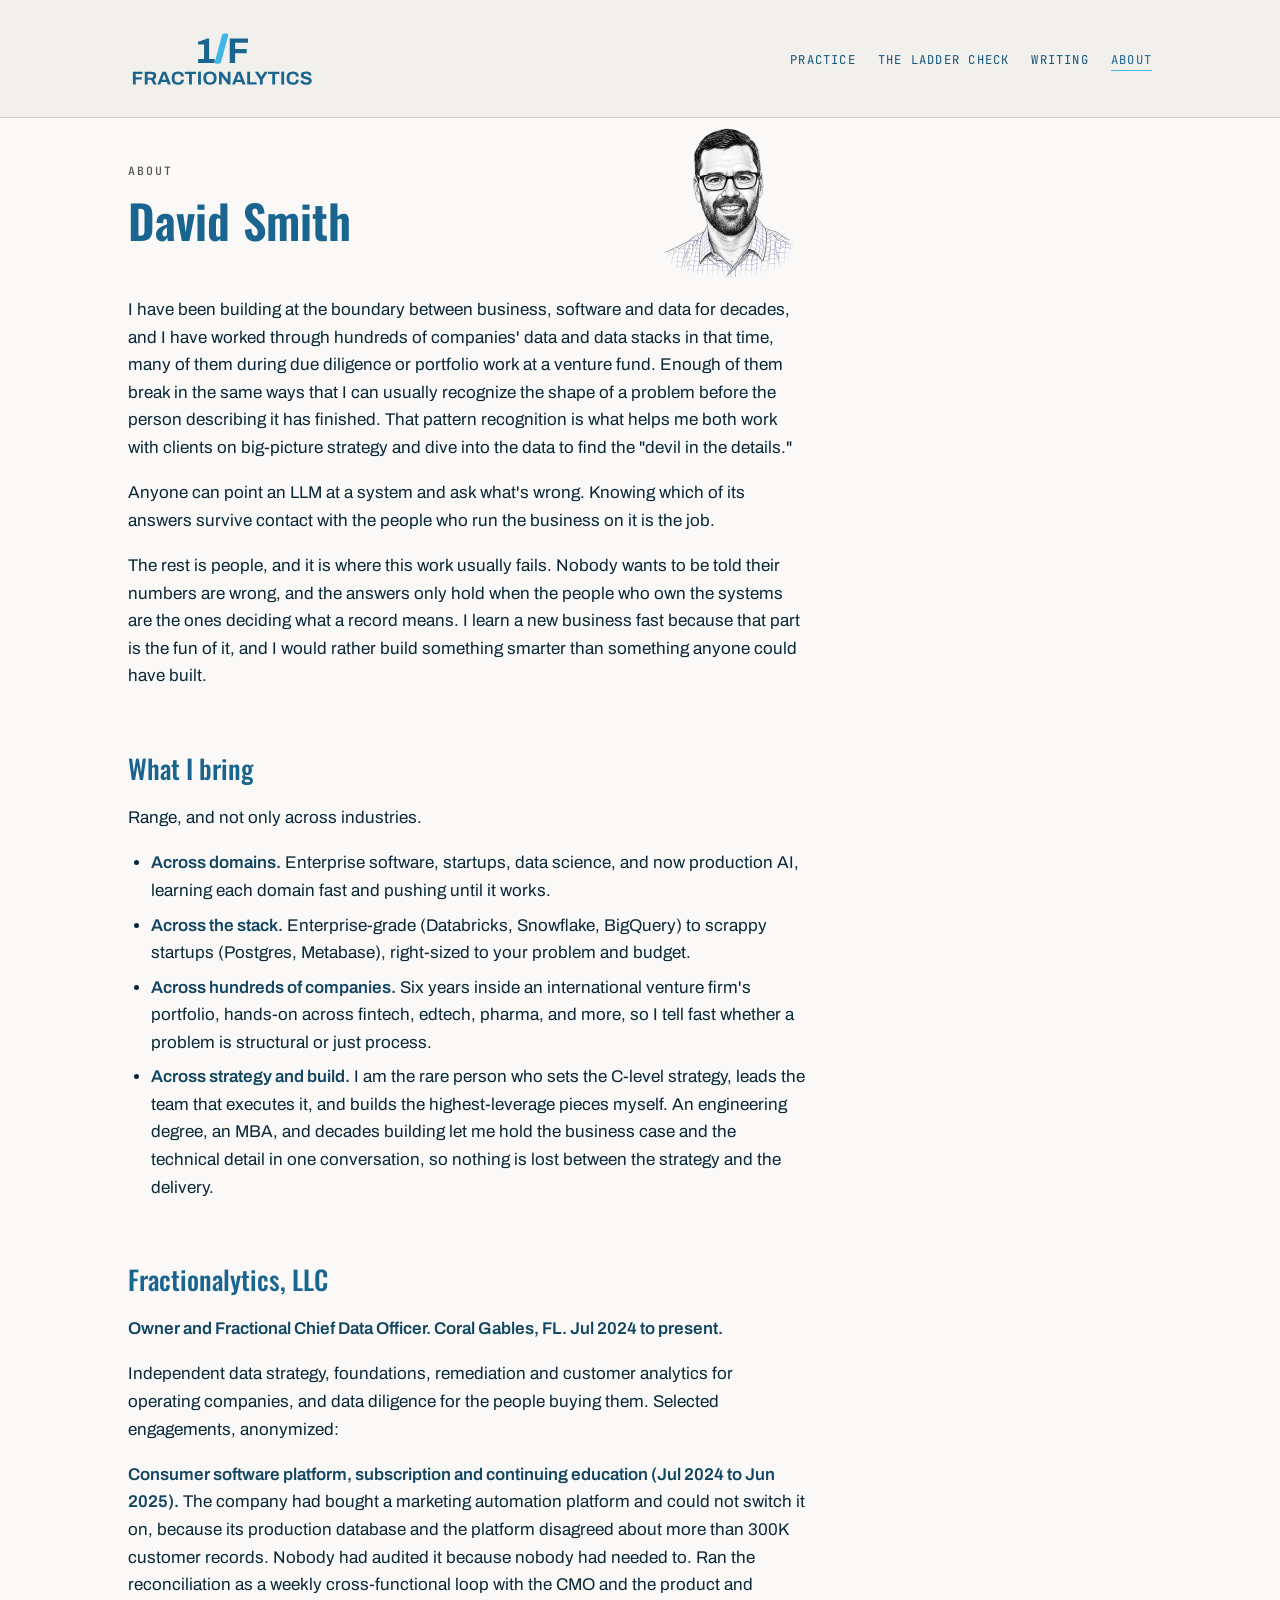
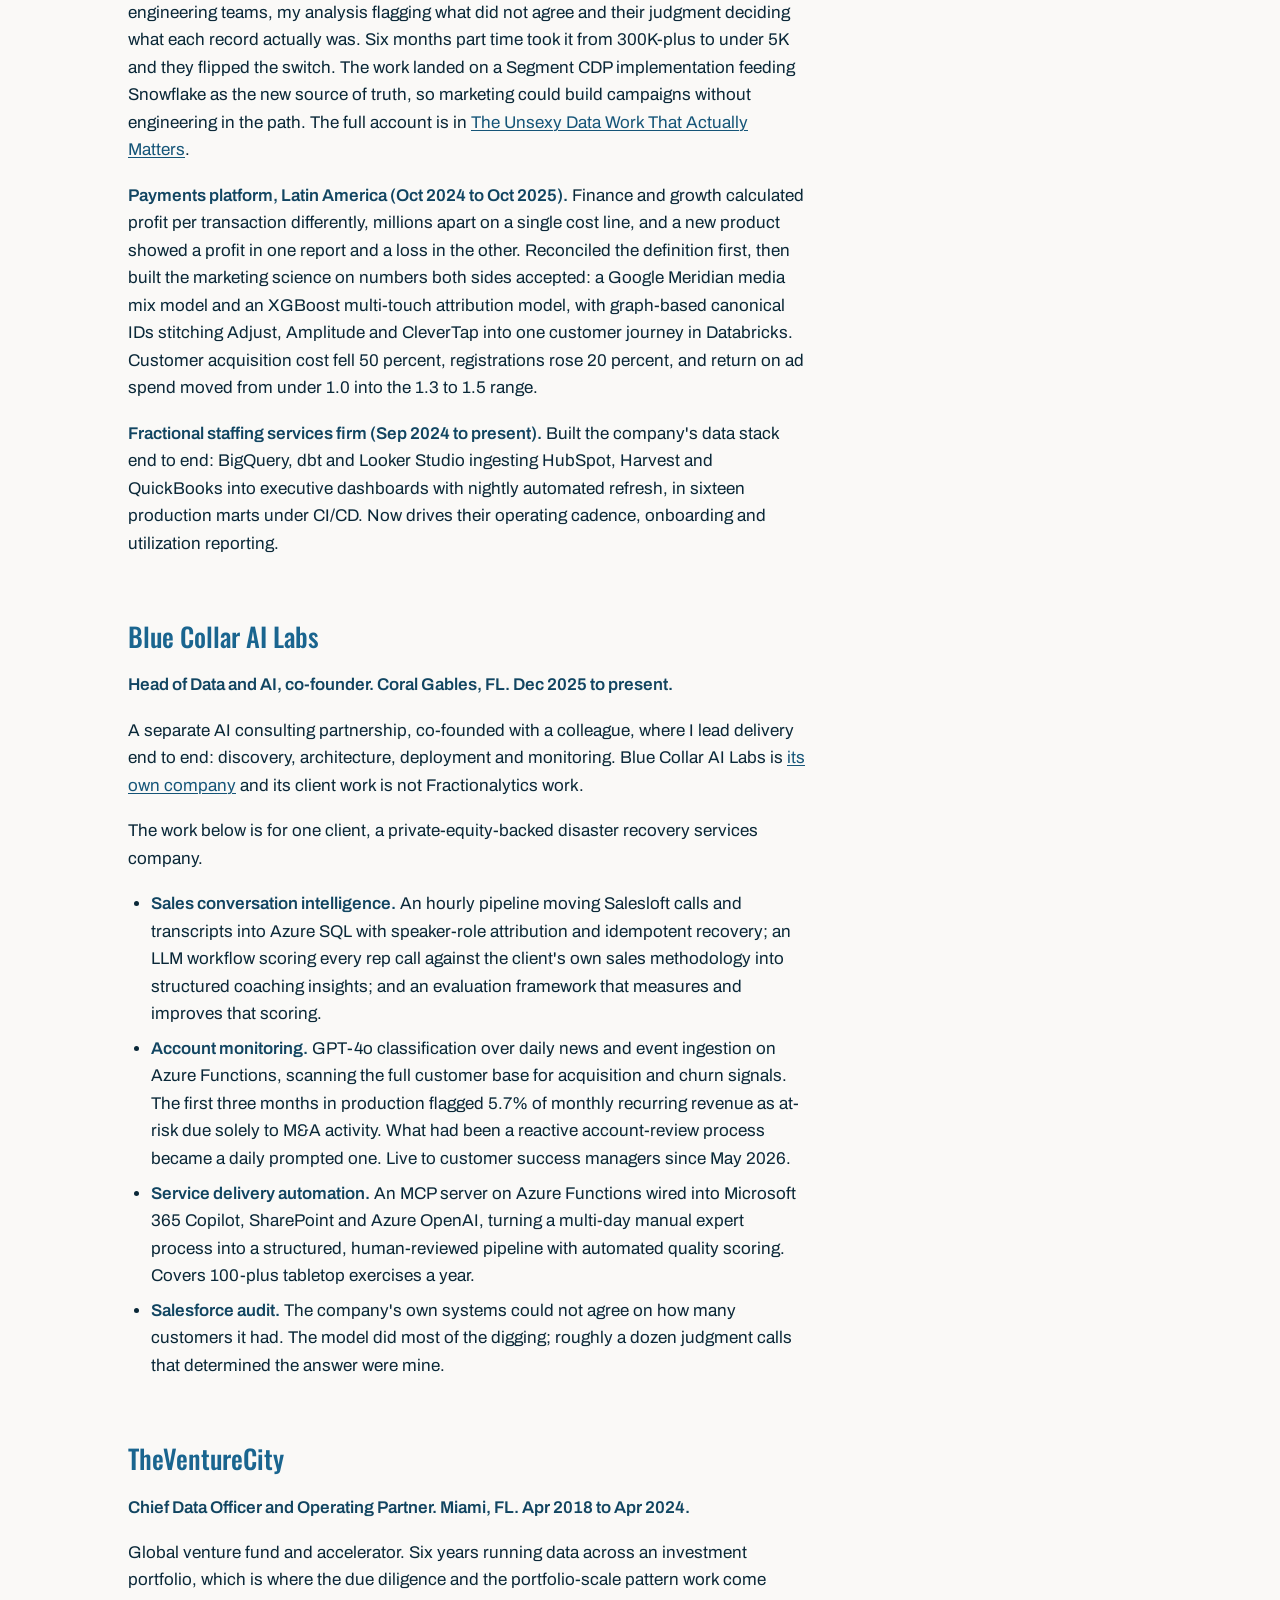
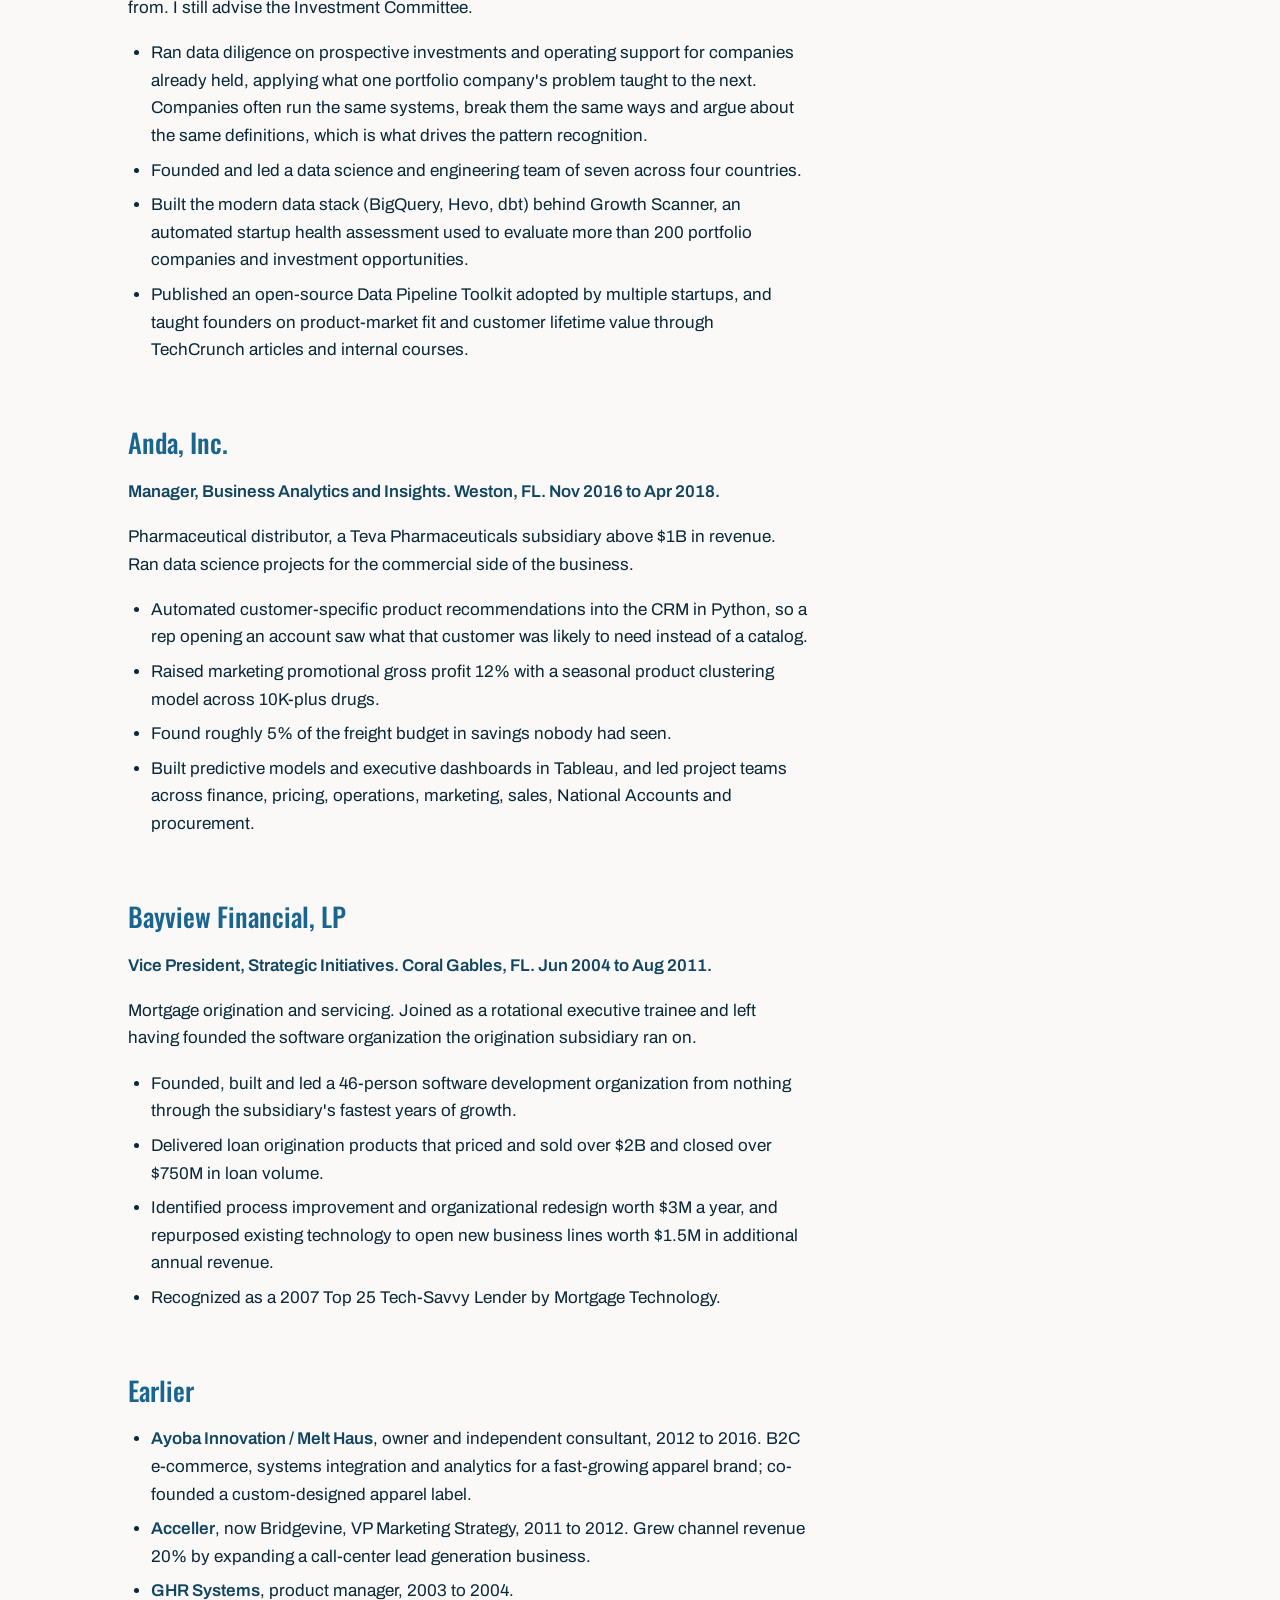
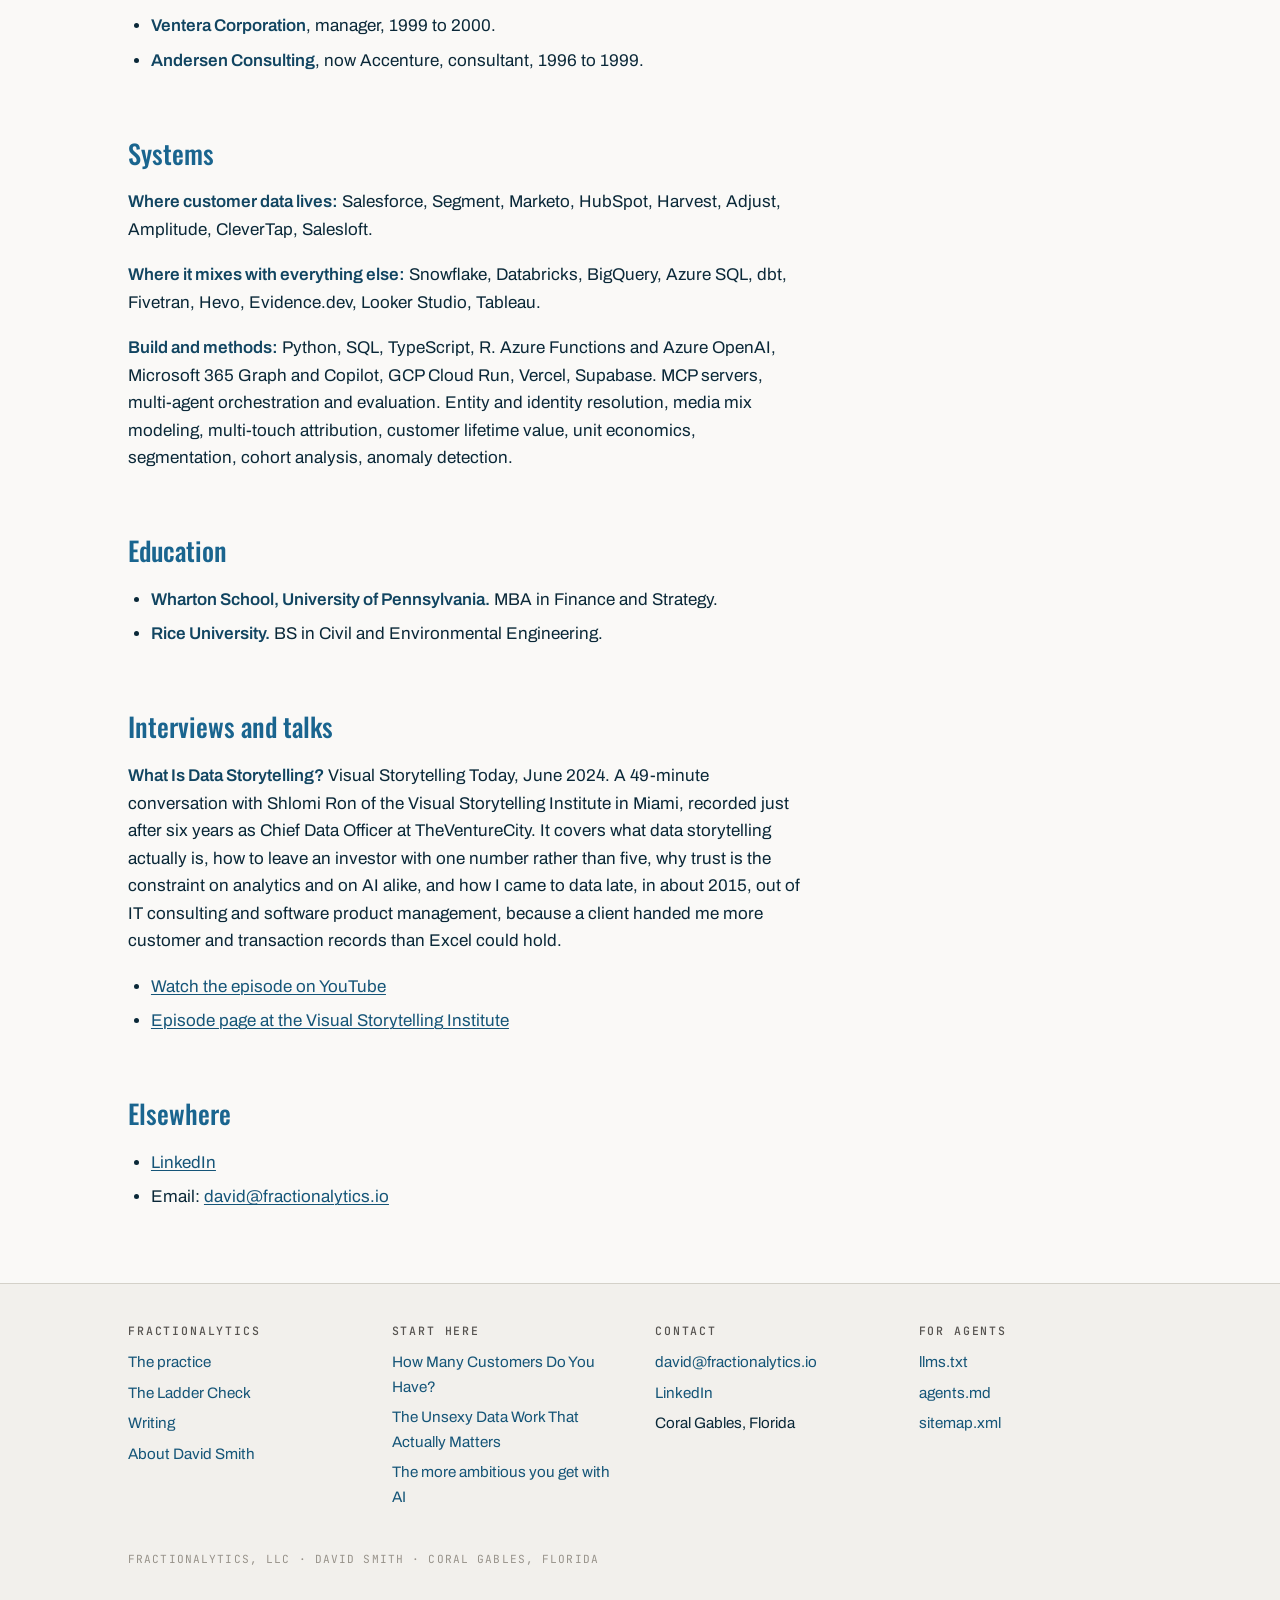
==== about/index.html @ 1b4a32ba "Land the LLM point as its own paragraph, ending on 'is the job' Co-Authored-By: Claude Opus 5 <norep" ====
<!DOCTYPE html>
<html lang="en">
<head>
<meta charset="utf-8">
<meta name="viewport" content="width=device-width, initial-scale=1">
<title>About David Smith, Fractional CDO at Fractionalytics</title>
<meta name="description" content="David Smith, fractional CDO. Data strategy, foundations, remediation and customer analytics, across hundreds of companies in the US, Latin America and Europe.">
<meta name="author" content="David Smith">
<meta name="robots" content="index, follow, max-snippet:-1, max-image-preview:large, max-video-preview:-1">
<link rel="canonical" href="https://fractionalytics.io/about/">
<meta property="og:type" content="website">
<meta property="og:site_name" content="Fractionalytics">
<meta property="og:locale" content="en_US">
<meta property="og:url" content="https://fractionalytics.io/about/">
<meta property="og:title" content="About David Smith, Fractional CDO at Fractionalytics">
<meta property="og:description" content="David Smith, fractional CDO. Data strategy, foundations, remediation and customer analytics, across hundreds of companies in the US, Latin America and Europe.">
<meta property="og:image" content="https://fractionalytics.io/og-card-2026-07.png">
<meta property="og:image:width" content="2400">
<meta property="og:image:height" content="1260">
<meta property="og:image:alt" content="Fractionalytics: AI strategy, the data beneath it, and the systems to run it">
<meta name="twitter:card" content="summary_large_image">
<meta name="twitter:title" content="About David Smith, Fractional CDO at Fractionalytics">
<meta name="twitter:description" content="David Smith, fractional CDO. Data strategy, foundations, remediation and customer analytics, across hundreds of companies in the US, Latin America and Europe.">
<meta name="twitter:image" content="https://fractionalytics.io/og-card-2026-07.png">
<link rel="icon" href="/favicon.svg" type="image/svg+xml">
<link rel="preconnect" href="https://fonts.googleapis.com">
<link rel="preconnect" href="https://fonts.gstatic.com" crossorigin>
<link rel="stylesheet" href="https://fonts.googleapis.com/css2?family=Oswald:wght@400;500;600&family=Archivo:wght@400;500;600&family=JetBrains+Mono:wght@400;500&display=swap">
<link rel="stylesheet" href="/styles.css">
<link rel="sitemap" type="application/xml" href="/sitemap.xml">
<link rel="alternate" type="text/plain" href="/llms.txt" title="llms.txt">
<script type="application/ld+json">{"@context":"https://schema.org","@graph":[{"@type":"WebSite","@id":"https://fractionalytics.io/#website","url":"https://fractionalytics.io/","name":"Fractionalytics","description":"AI strategy, the data beneath it, and the systems to run it.","inLanguage":"en-US","publisher":{"@id":"https://fractionalytics.io/#organization"},"copyrightHolder":{"@id":"https://fractionalytics.io/#organization"}},{"@type":"ProfessionalService","@id":"https://fractionalytics.io/#organization","name":"Fractionalytics, LLC","alternateName":"Fractionalytics","url":"https://fractionalytics.io/","logo":{"@type":"ImageObject","url":"https://fractionalytics.io/logo-stack.svg","caption":"Fractionalytics"},"image":"https://fractionalytics.io/og-card-2026-07.png","email":"david@fractionalytics.io","slogan":"AI strategy, the data beneath it, and the systems to run it","description":"Fractional Chief Data Officer practice. Data strategy, foundations, remediation and customer analytics for companies moving on AI, whose ambitions have outrun the state of their data.","founder":{"@id":"https://fractionalytics.io/#david-smith"},"employee":{"@id":"https://fractionalytics.io/#david-smith"},"address":{"@type":"PostalAddress","addressLocality":"Coral Gables","addressRegion":"FL","addressCountry":"US"},"areaServed":[{"@type":"Country","name":"United States"},{"@type":"Place","name":"Latin America"},{"@type":"Place","name":"Europe"}],"knowsAbout":["AI readiness","Data strategy","Data foundations","Data remediation","Data quality","Entity resolution","Identity resolution","Fractional Chief Data Officer","Customer analytics","Customer lifetime value","Cohort analysis","Data diligence","Customer data platforms","Modern data stack","dbt","Snowflake","Databricks","BigQuery"],"sameAs":["https://www.linkedin.com/in/dksmith01/"]},{"@type":"Person","@id":"https://fractionalytics.io/#david-smith","name":"David Smith","givenName":"David","familyName":"Smith","jobTitle":"Fractional Chief Data Officer","description":"Fractional Chief Data Officer. Sets AI strategy with leadership teams, builds the data and systems underneath it, and ships the highest-leverage pieces.","url":"https://fractionalytics.io/about/","email":"david@fractionalytics.io","worksFor":{"@id":"https://fractionalytics.io/#organization"},"homeLocation":{"@type":"Place","name":"Coral Gables, Florida"},"alumniOf":[{"@type":"CollegeOrUniversity","name":"The Wharton School, University of Pennsylvania"},{"@type":"CollegeOrUniversity","name":"Rice University"}],"knowsLanguage":["en","es"],"knowsAbout":["AI readiness","Data strategy","Data foundations","Data remediation","Data quality","Entity resolution","Identity resolution","Fractional Chief Data Officer","Customer analytics","Customer lifetime value","Cohort analysis","Data diligence","Customer data platforms","Modern data stack","dbt","Snowflake","Databricks","BigQuery"],"sameAs":["https://www.linkedin.com/in/dksmith01/","https://www.youtube.com/watch?v=DdW_h7ugRhg"]},{"@type":"ProfilePage","@id":"https://fractionalytics.io/about/#webpage","url":"https://fractionalytics.io/about/","name":"About David Smith, Fractional CDO at Fractionalytics","description":"David Smith, fractional CDO. Data strategy, foundations, remediation and customer analytics, across hundreds of companies in the US, Latin America and Europe.","isPartOf":{"@id":"https://fractionalytics.io/#website"},"mainEntity":{"@id":"https://fractionalytics.io/#david-smith"},"inLanguage":"en-US","datePublished":"2026-08-20","dateModified":"2026-08-21"},{"@type":"PodcastEpisode","@id":"https://fractionalytics.io/about/#podcast-data-storytelling","name":"What Is Data Storytelling?","datePublished":"2024-06-13","timeRequired":"PT49M28S","description":"David Smith on the Visual Storytelling Today podcast with Shlomi Ron: what data storytelling is, why trust is the constraint on analytics and AI alike, and leaving an audience with one number rather than five.","url":"https://www.youtube.com/watch?v=DdW_h7ugRhg","partOfSeries":{"@type":"PodcastSeries","name":"Visual Storytelling Today","url":"https://www.visualstorytell.com/blog/what-is-data-storytelling"},"actor":{"@id":"https://fractionalytics.io/#david-smith"},"author":{"@type":"Person","name":"Shlomi Ron"}},{"@type":"BreadcrumbList","@id":"https://fractionalytics.io/about/#breadcrumb","itemListElement":[{"@type":"ListItem","position":1,"name":"Home","item":"https://fractionalytics.io/"},{"@type":"ListItem","position":2,"name":"About","item":"https://fractionalytics.io/about/"}]}]}</script>
</head>
<body>
<a class="skip-link" href="#main">Skip to content</a>
<header class="masthead">
<div class="masthead-inner">
<a href="/" aria-label="Fractionalytics home"><img class="logo" src="/logo-stack.svg" alt="Fractionalytics" width="327" height="102"></a>
<nav class="sitenav" aria-label="Primary"><ul><li><a href="/">Practice</a></li><li><a href="/diagnostic/">The Ladder Check</a></li><li><a href="/writing/">Writing</a></li><li><a href="/about/" aria-current="page">About</a></li></ul></nav>
</div>
</header>
<main id="main" class="wrap">
<article class="prose">
<header class="page-head">
<div class="page-head-text">
<p class="eyebrow">About</p>
<h1>David Smith</h1>
</div>
<img class="headshot" src="/headshot-david.png" alt="Pen-and-ink stipple portrait of David Smith" width="320" height="320">
</header>

<p>I have been building at the boundary between business, software and data for decades, and I have worked through hundreds of companies' data and data stacks in that time, many of them during due diligence or portfolio work at a venture fund. Enough of them break in the same ways that I can usually recognize the shape of a problem before the person describing it has finished. That pattern recognition is what helps me both work with clients on big-picture strategy and dive into the data to find the "devil in the details."</p>
<p>Anyone can point an LLM at a system and ask what's wrong. Knowing which of its answers survive contact with the people who run the business on it is the job.</p>
<p>The rest is people, and it is where this work usually fails. Nobody wants to be told their numbers are wrong, and the answers only hold when the people who own the systems are the ones deciding what a record means. I learn a new business fast because that part is the fun of it, and I would rather build something smarter than something anyone could have built.</p>
<h2 id="what-i-bring">What I bring</h2>
<p>Range, and not only across industries.</p>
<ul>
<li><strong>Across domains.</strong> Enterprise software, startups, data science, and now production AI, learning each domain fast and pushing until it works.</li>
<li><strong>Across the stack.</strong> Enterprise-grade (Databricks, Snowflake, BigQuery) to scrappy startups (Postgres, Metabase), right-sized to your problem and budget.</li>
<li><strong>Across hundreds of companies.</strong> Six years inside an international venture firm's portfolio, hands-on across fintech, edtech, pharma, and more, so I tell fast whether a problem is structural or just process.</li>
<li><strong>Across strategy and build.</strong> I am the rare person who sets the C-level strategy, leads the team that executes it, and builds the highest-leverage pieces myself. An engineering degree, an MBA, and decades building let me hold the business case and the technical detail in one conversation, so nothing is lost between the strategy and the delivery.</li>
</ul>
<h2 id="fractionalytics-llc">Fractionalytics, LLC</h2>
<p><strong>Owner and Fractional Chief Data Officer. Coral Gables, FL. Jul 2024 to present.</strong></p>
<p>Independent data strategy, foundations, remediation and customer analytics for operating companies, and data diligence for the people buying them. Selected engagements, anonymized:</p>
<p><strong>Consumer software platform, subscription and continuing education (Jul 2024 to Jun 2025).</strong> The company had bought a marketing automation platform and could not switch it on, because its production database and the platform disagreed about more than 300K customer records. Nobody had audited it because nobody had needed to. Ran the reconciliation as a weekly cross-functional loop with the CMO and the product and engineering teams, my analysis flagging what did not agree and their judgment deciding what each record actually was. Six months part time took it from 300K-plus to under 5K and they flipped the switch. The work landed on a Segment CDP implementation feeding Snowflake as the new source of truth, so marketing could build campaigns without engineering in the path. The full account is in <a href="/writing/the-unsexy-data-work-that-actually-matters/">The Unsexy Data Work That Actually Matters</a>.</p>
<p><strong>Payments platform, Latin America (Oct 2024 to Oct 2025).</strong> Finance and growth calculated profit per transaction differently, millions apart on a single cost line, and a new product showed a profit in one report and a loss in the other. Reconciled the definition first, then built the marketing science on numbers both sides accepted: a Google Meridian media mix model and an XGBoost multi-touch attribution model, with graph-based canonical IDs stitching Adjust, Amplitude and CleverTap into one customer journey in Databricks. Customer acquisition cost fell 50 percent, registrations rose 20 percent, and return on ad spend moved from under 1.0 into the 1.3 to 1.5 range.</p>
<p><strong>Fractional staffing services firm (Sep 2024 to present).</strong> Built the company's data stack end to end: BigQuery, dbt and Looker Studio ingesting HubSpot, Harvest and QuickBooks into executive dashboards with nightly automated refresh, in sixteen production marts under CI/CD. Now drives their operating cadence, onboarding and utilization reporting.</p>
<h2 id="blue-collar-ai-labs">Blue Collar AI Labs</h2>
<p><strong>Head of Data and AI, co-founder. Coral Gables, FL. Dec 2025 to present.</strong></p>
<p>A separate AI consulting partnership, co-founded with a colleague, where I lead delivery end to end: discovery, architecture, deployment and monitoring. Blue Collar AI Labs is <a href="https://bluecollarailabs.com/" rel="noopener">its own company</a> and its client work is not Fractionalytics work.</p>
<p>The work below is for one client, a private-equity-backed disaster recovery services company.</p>
<ul>
<li><strong>Sales conversation intelligence.</strong> An hourly pipeline moving Salesloft calls and transcripts into Azure SQL with speaker-role attribution and idempotent recovery; an LLM workflow scoring every rep call against the client's own sales methodology into structured coaching insights; and an evaluation framework that measures and improves that scoring.</li>
<li><strong>Account monitoring.</strong> GPT-4o classification over daily news and event ingestion on Azure Functions, scanning the full customer base for acquisition and churn signals. The first three months in production flagged 5.7% of monthly recurring revenue as at-risk due solely to M&amp;A activity. What had been a reactive account-review process became a daily prompted one. Live to customer success managers since May 2026.</li>
<li><strong>Service delivery automation.</strong> An MCP server on Azure Functions wired into Microsoft 365 Copilot, SharePoint and Azure OpenAI, turning a multi-day manual expert process into a structured, human-reviewed pipeline with automated quality scoring. Covers 100-plus tabletop exercises a year.</li>
<li><strong>Salesforce audit.</strong> The company's own systems could not agree on how many customers it had. The model did most of the digging; roughly a dozen judgment calls that determined the answer were mine.</li>
</ul>
<h2 id="theventurecity">TheVentureCity</h2>
<p><strong>Chief Data Officer and Operating Partner. Miami, FL. Apr 2018 to Apr 2024.</strong></p>
<p>Global venture fund and accelerator. Six years running data across an investment portfolio, which is where the due diligence and the portfolio-scale pattern work come from. I still advise the Investment Committee.</p>
<ul>
<li>Ran data diligence on prospective investments and operating support for companies already held, applying what one portfolio company's problem taught to the next. Companies often run the same systems, break them the same ways and argue about the same definitions, which is what drives the pattern recognition.</li>
<li>Founded and led a data science and engineering team of seven across four countries.</li>
<li>Built the modern data stack (BigQuery, Hevo, dbt) behind Growth Scanner, an automated startup health assessment used to evaluate more than 200 portfolio companies and investment opportunities.</li>
<li>Published an open-source Data Pipeline Toolkit adopted by multiple startups, and taught founders on product-market fit and customer lifetime value through TechCrunch articles and internal courses.</li>
</ul>
<h2 id="anda-inc">Anda, Inc.</h2>
<p><strong>Manager, Business Analytics and Insights. Weston, FL. Nov 2016 to Apr 2018.</strong></p>
<p>Pharmaceutical distributor, a Teva Pharmaceuticals subsidiary above $1B in revenue. Ran data science projects for the commercial side of the business.</p>
<ul>
<li>Automated customer-specific product recommendations into the CRM in Python, so a rep opening an account saw what that customer was likely to need instead of a catalog.</li>
<li>Raised marketing promotional gross profit 12% with a seasonal product clustering model across 10K-plus drugs.</li>
<li>Found roughly 5% of the freight budget in savings nobody had seen.</li>
<li>Built predictive models and executive dashboards in Tableau, and led project teams across finance, pricing, operations, marketing, sales, National Accounts and procurement.</li>
</ul>
<h2 id="bayview-financial-lp">Bayview Financial, LP</h2>
<p><strong>Vice President, Strategic Initiatives. Coral Gables, FL. Jun 2004 to Aug 2011.</strong></p>
<p>Mortgage origination and servicing. Joined as a rotational executive trainee and left having founded the software organization the origination subsidiary ran on.</p>
<ul>
<li>Founded, built and led a 46-person software development organization from nothing through the subsidiary's fastest years of growth.</li>
<li>Delivered loan origination products that priced and sold over $2B and closed over $750M in loan volume.</li>
<li>Identified process improvement and organizational redesign worth $3M a year, and repurposed existing technology to open new business lines worth $1.5M in additional annual revenue.</li>
<li>Recognized as a 2007 Top 25 Tech-Savvy Lender by Mortgage Technology.</li>
</ul>
<h2 id="earlier">Earlier</h2>
<ul>
<li><strong>Ayoba Innovation / Melt Haus</strong>, owner and independent consultant, 2012 to 2016. B2C e-commerce, systems integration and analytics for a fast-growing apparel brand; co-founded a custom-designed apparel label.</li>
<li><strong>Acceller</strong>, now Bridgevine, VP Marketing Strategy, 2011 to 2012. Grew channel revenue 20% by expanding a call-center lead generation business.</li>
<li><strong>GHR Systems</strong>, product manager, 2003 to 2004.</li>
<li><strong>Ventera Corporation</strong>, manager, 1999 to 2000.</li>
<li><strong>Andersen Consulting</strong>, now Accenture, consultant, 1996 to 1999.</li>
</ul>
<h2 id="systems">Systems</h2>
<p><strong>Where customer data lives:</strong> Salesforce, Segment, Marketo, HubSpot, Harvest, Adjust, Amplitude, CleverTap, Salesloft.</p>
<p><strong>Where it mixes with everything else:</strong> Snowflake, Databricks, BigQuery, Azure SQL, dbt, Fivetran, Hevo, Evidence.dev, Looker Studio, Tableau.</p>
<p><strong>Build and methods:</strong> Python, SQL, TypeScript, R. Azure Functions and Azure OpenAI, Microsoft 365 Graph and Copilot, GCP Cloud Run, Vercel, Supabase. MCP servers, multi-agent orchestration and evaluation. Entity and identity resolution, media mix modeling, multi-touch attribution, customer lifetime value, unit economics, segmentation, cohort analysis, anomaly detection.</p>
<h2 id="education">Education</h2>
<ul>
<li><strong>Wharton School, University of Pennsylvania.</strong> MBA in Finance and Strategy.</li>
<li><strong>Rice University.</strong> BS in Civil and Environmental Engineering.</li>
</ul>
<h2 id="interviews-and-talks">Interviews and talks</h2>
<p><strong>What Is Data Storytelling?</strong> Visual Storytelling Today, June 2024. A 49-minute conversation with Shlomi Ron of the Visual Storytelling Institute in Miami, recorded just after six years as Chief Data Officer at TheVentureCity. It covers what data storytelling actually is, how to leave an investor with one number rather than five, why trust is the constraint on analytics and on AI alike, and how I came to data late, in about 2015, out of IT consulting and software product management, because a client handed me more customer and transaction records than Excel could hold.</p>
<ul>
<li><a href="https://www.youtube.com/watch?v=DdW_h7ugRhg" rel="noopener">Watch the episode on YouTube</a></li>
<li><a href="https://www.visualstorytell.com/blog/what-is-data-storytelling" rel="noopener">Episode page at the Visual Storytelling Institute</a></li>
</ul>
<h2 id="elsewhere">Elsewhere</h2>
<ul>
<li><a href="https://www.linkedin.com/in/dksmith01/" rel="noopener">LinkedIn</a></li>
<li>Email: <a href="mailto:david@fractionalytics.io">david@fractionalytics.io</a></li>
</ul>
</article>
</main>
<footer class="sitefooter">
<div class="wrap">
<div class="footer-grid">
<section>
<h2>Fractionalytics</h2>
<ul>
<li><a href="/">The practice</a></li>
<li><a href="/diagnostic/">The Ladder Check</a></li>
<li><a href="/writing/">Writing</a></li>
<li><a href="/about/">About David Smith</a></li>
</ul>
</section>
<section>
<h2>Start here</h2>
<ul>
<li><a href="/writing/how-many-customers-do-you-have/">How Many Customers Do You Have?</a></li>
<li><a href="/writing/the-unsexy-data-work-that-actually-matters/">The Unsexy Data Work That Actually Matters</a></li>
<li><a href="/writing/the-more-ambitious-you-get-with-ai/">The more ambitious you get with AI</a></li>
</ul>
</section>
<section>
<h2>Contact</h2>
<ul>
<li><a href="mailto:david@fractionalytics.io">david@fractionalytics.io</a></li>
<li><a href="https://www.linkedin.com/in/dksmith01/" rel="noopener">LinkedIn</a></li>
<li>Coral Gables, Florida</li>
</ul>
</section>
<section>
<h2>For agents</h2>
<ul>
<li><a href="/llms.txt">llms.txt</a></li>
<li><a href="/agents.md">agents.md</a></li>
<li><a href="/sitemap.xml">sitemap.xml</a></li>
</ul>
</section>
</div>
<p class="colophon">Fractionalytics, LLC &middot; David Smith &middot; Coral Gables, Florida</p>
</div>
</footer>

</body>
</html>
---- styles.css ----
/* fractionalytics.io
   The 2026 Fractionalytics brand: steel blue #1A658F, sky cyan #41B6E6, warm paper.
   Kept in an external file on purpose. Inlining it would bloat every page's markup
   and push the text-to-markup ratio down, which is the thing agents actually measure. */

:root {
  --brand-blue: #1A658F;
  --brand-cyan: #41B6E6;
  --blue-600:   #155578;
  --blue-700:   #114561;
  --blue-900:   #0A2838;
  --paper-0:    #FAF9F7;
  --paper-50:   #F2F0EC;
  --paper-100:  #E4E2DD;
  --paper-400:  #97928A;
  --paper-600:  #565350;
  --border:     #D4D1C9;

  --font-display: 'Oswald', 'Arial Narrow', sans-serif;
  --font-body:    'Archivo', system-ui, -apple-system, sans-serif;
  --font-mono:    'JetBrains Mono', ui-monospace, monospace;

  --ring: color-mix(in srgb, var(--brand-cyan) 55%, transparent);
  --measure: 68ch;
}

* { margin: 0; padding: 0; box-sizing: border-box; }

html { scroll-behavior: smooth; }

body {
  background: var(--paper-0);
  color: var(--blue-900);
  font-family: var(--font-body);
  font-size: 1.0625rem;
  line-height: 1.62;
  -webkit-font-smoothing: antialiased;
}

/* ---------- masthead + nav ---------- */

.masthead {
  border-bottom: 1px solid var(--border);
  background: var(--paper-50);
}

.masthead-inner {
  max-width: 1080px;
  margin: 0 auto;
  padding: 20px 28px;
  display: flex;
  align-items: center;
  justify-content: space-between;
  gap: 24px;
  flex-wrap: wrap;
}

.masthead .logo { width: 188px; height: auto; display: block; }

.sitenav ul { list-style: none; display: flex; gap: 22px; flex-wrap: wrap; }

.sitenav a {
  font-family: var(--font-mono);
  font-size: 0.76rem;
  letter-spacing: 0.1em;
  text-transform: uppercase;
  color: var(--blue-600);
  text-decoration: none;
  border-bottom: 1px solid transparent;
  padding-bottom: 2px;
}

.sitenav a:hover,
.sitenav a[aria-current="page"] { color: var(--brand-blue); border-color: var(--brand-cyan); }

.skip-link {
  position: absolute;
  left: -9999px;
  background: var(--brand-blue);
  color: #fff;
  padding: 10px 16px;
  z-index: 10;
}
.skip-link:focus { left: 12px; top: 12px; }

/* ---------- layout ---------- */

.wrap { max-width: 1080px; margin: 0 auto; padding: 0 28px; }

main { padding: 56px 0 24px; }

.prose { max-width: var(--measure); }

/* ---------- headings ---------- */

h1 {
  font-family: var(--font-display);
  font-weight: 600;
  font-size: clamp(1.85rem, 4.2vw, 2.9rem);
  line-height: 1.12;
  letter-spacing: 0.002em;
  color: var(--brand-blue);
  max-width: 22ch;
}

h2 {
  font-family: var(--font-display);
  font-weight: 500;
  font-size: clamp(1.3rem, 2.6vw, 1.65rem);
  line-height: 1.22;
  color: var(--brand-blue);
  margin: 2.4em 0 0.7em;
  /* Headings are held narrower than the 68ch prose measure so display type does not run
     loose at wide viewports.

     40ch DELIBERATELY BINDS, and the earlier comment here claimed otherwise. It said "40ch
     clears every current heading by ~60px", which was true of the practice page and false of
     the site: three h2s in the Unsexy article want 49.1ch, 56.6ch and 62.6ch, all of which fit
     inside the 68ch measure and wrap only because of this cap. Those are David's published
     article titles, long and sentence-shaped, and two lines is right for them. Short editorial
     headings on the other pages stay on one line.

     So this cap is BINDING BY INTENT, not derived from the longest content, and `node build.mjs`
     knows the difference: see HEADING_CAPS there, which warns on derived caps and stays quiet on
     binding ones. Change the intent flag there if you change the number here. */
  max-width: 40ch;
}

h3 {
  font-family: var(--font-body);
  font-weight: 600;
  font-size: 1.06rem;
  line-height: 1.35;
  color: var(--blue-700);
  margin: 1.9em 0 0.5em;
}

.eyebrow {
  font-family: var(--font-mono);
  font-weight: 500;
  font-size: 0.72rem;
  letter-spacing: 0.18em;
  text-transform: uppercase;
  color: var(--paper-600);
  margin-bottom: 14px;
}

.lede {
  font-size: 1.16rem;
  line-height: 1.5;
  color: var(--blue-700);
  margin-top: 18px;
  max-width: 56ch;
}

/* The identity line: what this company is, stated plainly under the H1. Home page
   only. Set above the lede so the first thing after the headline is an answer to
   "what is this?" rather than the start of an argument. */
.identity {
  font-size: 1.28rem;
  line-height: 1.45;
  font-weight: 500;
  color: var(--ink, var(--blue-700));
  margin-top: 20px;
  max-width: 54ch;
}

/* ---------- page head with a portrait ---------- */

/* The portrait goes at the TOP of the About page, beside the name. On print collateral the
   hedcut sits in a signature footer because a one-pager has nowhere else to put it; on the web
   a footer is navigation, and a face down there reads as a stray asset. */
.page-head {
  display: flex;
  align-items: center;
  justify-content: space-between;
  gap: 30px;
  max-width: var(--measure);
}
.page-head-text { min-width: 0; }
.page-head h1 { margin: 0; }

.headshot {
  width: 160px;
  height: 160px;
  flex: none;
  display: block;
}

@media (max-width: 640px) {
  .page-head { flex-direction: column-reverse; align-items: flex-start; gap: 18px; }
  .headshot { width: 128px; height: 128px; }
}

/* ---------- text ---------- */

p { margin: 1.05em 0; }

a { color: var(--blue-600); text-decoration: underline; text-underline-offset: 2px; text-decoration-thickness: 1px; }
a:hover { color: var(--brand-cyan); }
a:focus-visible { outline: 3px solid var(--ring); outline-offset: 3px; border-radius: 2px; }

strong { font-weight: 600; color: var(--blue-700); }

ul, ol { margin: 1.05em 0; padding-left: 1.35em; }
li { margin: 0.42em 0; }

blockquote {
  margin: 1.5em 0;
  padding: 2px 0 2px 20px;
  border-left: 3px solid var(--brand-cyan);
  color: var(--blue-700);
}
blockquote p { margin: 0.5em 0; }

hr { border: 0; border-top: 1px solid var(--border); margin: 2.6em 0; }

code {
  font-family: var(--font-mono);
  font-size: 0.9em;
  background: var(--paper-100);
  padding: 1px 5px;
  border-radius: 3px;
}

/* ---------- tables ---------- */

.table-scroll { overflow-x: auto; margin: 1.6em 0; }

table { border-collapse: collapse; width: 100%; font-size: 0.97rem; }
caption {
  text-align: left;
  font-family: var(--font-mono);
  font-size: 0.72rem;
  letter-spacing: 0.12em;
  text-transform: uppercase;
  color: var(--paper-600);
  padding-bottom: 10px;
}
th, td { text-align: left; padding: 9px 14px 9px 0; border-bottom: 1px solid var(--border); vertical-align: top; }
thead th { font-family: var(--font-mono); font-size: 0.72rem; letter-spacing: 0.1em; text-transform: uppercase; color: var(--paper-600); }

/* ---------- article ---------- */

.article-meta {
  font-family: var(--font-mono);
  font-size: 0.75rem;
  letter-spacing: 0.08em;
  text-transform: uppercase;
  color: var(--paper-600);
  margin-top: 22px;
  display: flex;
  gap: 14px;
  flex-wrap: wrap;
}

.tags { list-style: none; display: flex; gap: 8px; flex-wrap: wrap; padding: 0; margin: 16px 0 0; }
.tags li {
  font-family: var(--font-mono);
  font-size: 0.68rem;
  letter-spacing: 0.08em;
  text-transform: uppercase;
  color: var(--blue-600);
  border: 1px solid var(--border);
  border-radius: 999px;
  padding: 3px 11px;
  margin: 0;
}

.article-body { margin-top: 34px; }
.article-body > h2:first-child { margin-top: 0; }

.origin-note {
  margin-top: 44px;
  padding-top: 18px;
  border-top: 1px solid var(--border);
  font-size: 0.94rem;
  color: var(--paper-600);
}

.figure-note {
  margin: 1.8em 0;
  padding: 16px 20px;
  border: 1px dashed var(--border);
  border-radius: 4px;
  background: var(--paper-50);
}
.figure-note figcaption { font-size: 0.95rem; color: var(--paper-600); }
.figure-note .stamp { display: block; margin-bottom: 5px; }

/* ---------- breadcrumbs ---------- */

.crumbs { font-family: var(--font-mono); font-size: 0.72rem; letter-spacing: 0.08em; text-transform: uppercase; margin: 8px 0 34px; }
.crumbs ol { list-style: none; display: flex; gap: 8px; flex-wrap: wrap; padding: 0; margin: 0; }
.crumbs li { margin: 0; color: var(--paper-400); }
.crumbs a { color: var(--blue-600); text-decoration: none; }
.crumbs a:hover { color: var(--brand-cyan); }

/* ---------- writing index ---------- */

.post-list { list-style: none; padding: 0; margin: 34px 0 0; }

.post-list > li {
  margin: 0;
  padding: 26px 0;
  border-top: 1px solid var(--border);
  max-width: var(--measure);
}
.post-list > li:last-child { border-bottom: 1px solid var(--border); }

.post-list h2 { margin: 0 0 6px; font-size: 1.28rem; max-width: none; }
.post-list h2 a { text-decoration: none; color: var(--brand-blue); }
.post-list h2 a:hover { color: var(--brand-cyan); }
.post-list p { margin: 0.4em 0 0; color: var(--paper-600); }

.stamp {
  font-family: var(--font-mono);
  font-size: 0.72rem;
  letter-spacing: 0.1em;
  text-transform: uppercase;
  color: var(--paper-400);
}

/* ---------- cards / callouts ---------- */

.cards { list-style: none; display: grid; gap: 20px; grid-template-columns: repeat(auto-fit, minmax(248px, 1fr)); padding: 0; margin: 30px 0; }
.cards li { margin: 0; border: 1px solid var(--border); border-radius: 4px; padding: 20px 22px; background: var(--paper-50); }
.cards h3 { margin-top: 0; }
.cards p { font-size: 0.97rem; }

.callout {
  border-left: 3px solid var(--brand-cyan);
  background: var(--paper-50);
  padding: 18px 22px;
  margin: 2em 0;
  max-width: var(--measure);
}
.callout p:first-child { margin-top: 0; }
.callout p:last-child { margin-bottom: 0; }

/* ---------- diagnostic ---------- */

.q { border-top: 1px solid var(--border); padding: 26px 0; max-width: var(--measure); }
.q:first-of-type { border-top: 0; }
.q h3 { margin-top: 0; font-size: 1.12rem; color: var(--brand-blue); }
.q .good { border-left: 3px solid var(--brand-cyan); padding-left: 18px; margin-top: 14px; color: var(--paper-600); font-size: 0.98rem; }
.q .good strong { color: var(--blue-700); }

.answers { list-style: none; display: flex; gap: 10px; flex-wrap: wrap; padding: 0; margin: 16px 0 0; }
.answers li { margin: 0; }
.answers label {
  display: inline-block;
  font-family: var(--font-mono);
  font-size: 0.74rem;
  letter-spacing: 0.06em;
  text-transform: uppercase;
  border: 1px solid var(--border);
  border-radius: 999px;
  padding: 7px 16px;
  cursor: pointer;
  background: #fff;
  color: var(--blue-600);
}
.answers input { position: absolute; opacity: 0; width: 0; height: 0; }
.answers input:checked + label { background: var(--brand-blue); border-color: var(--brand-blue); color: #fff; }
.answers input:focus-visible + label { outline: 3px solid var(--ring); outline-offset: 2px; }

.verdict-panel { border: 1px solid var(--border); border-radius: 4px; background: var(--paper-50); padding: 24px 26px; margin: 30px 0; max-width: var(--measure); }
.verdict-panel h2 { margin-top: 0; }

.verdict { border-top: 1px solid var(--border); padding: 22px 0; max-width: var(--measure); }
.verdict:first-of-type { border-top: 0; }
.verdict h3 { margin-top: 0; font-family: var(--font-display); font-weight: 500; font-size: 1.15rem; color: var(--brand-blue); letter-spacing: 0.01em; }

/* JS turns this on; without JS the whole page is still readable prose. */
.js-only { display: none; }

/* ---------- footer ---------- */

.sitefooter {
  border-top: 1px solid var(--border);
  background: var(--paper-50);
  margin-top: 72px;
  padding: 40px 0 56px;
}

.footer-grid { display: grid; gap: 30px; grid-template-columns: repeat(auto-fit, minmax(210px, 1fr)); }

.sitefooter h2 {
  font-family: var(--font-mono);
  font-size: 0.72rem;
  font-weight: 500;
  letter-spacing: 0.16em;
  text-transform: uppercase;
  color: var(--paper-600);
  margin: 0 0 12px;
}

.sitefooter ul { list-style: none; padding: 0; margin: 0; }
.sitefooter li { margin: 6px 0; font-size: 0.95rem; }
.sitefooter a { color: var(--blue-600); text-decoration: none; }
.sitefooter a:hover { color: var(--brand-cyan); text-decoration: underline; }

.colophon { margin-top: 34px; font-family: var(--font-mono); font-size: 0.7rem; letter-spacing: 0.1em; text-transform: uppercase; color: var(--paper-400); }

@media (max-width: 620px) {
  main { padding-top: 38px; }
  .masthead-inner { padding: 16px 20px; }
  .wrap { padding: 0 20px; }
  .masthead .logo { width: 156px; }
}

/* ---------- recommended reading ---------- */
/* Reuses .post-list geometry so the two halves of /writing sit on one grid.
   The outlet is the publication, set apart from the person's name. */
.reading-list h3 {
  font-family: var(--font-display, inherit);
  font-size: 1.14rem;
  margin: 0 0 8px;
}
.reading-list .outlet {
  font-family: var(--font-mono);
  font-size: 0.78rem;
  letter-spacing: 0.04em;
  color: var(--paper-600);
  text-transform: none;
}
.reading-list blockquote {
  margin-top: 12px;
}

/* ---------- home page: its own template ---------- */
/* The home page used the article template and read as one more blog post
   (David, 2026-08-21, twice). It now gets a full-bleed hero band and its own
   rhythm below it, so the front door does not look like a post. */
.homemain { padding: 0 0 24px; }

/* NOT --paper-50: that is the masthead's colour, and the two bands blended into
   one shape (David, 2026-08-21). The hero is a step darker than the header above
   it and two steps darker than the body below. */
.hero {
  background: var(--paper-100);
  border-bottom: 1px solid var(--paper-400);
}
.hero-inner {
  padding-top: 92px;
  padding-bottom: 76px;
}
.hero h1 {
  max-width: 18ch;
  font-size: clamp(2.1rem, 5.4vw, 3.6rem);
}
.hero .identity {
  margin-top: 26px;
  max-width: 50ch;
}
.hero .lede {
  margin-top: 22px;
  color: var(--paper-600);
  max-width: 58ch;
}

.homebody { padding-top: 56px; }

/* Section rules give the front page a structure a single prose column does not.
   Suppressed on the first heading so it does not double the hero's border. */
.homebody .prose > h2 {
  margin-top: 58px;
  padding-top: 26px;
  border-top: 1px solid var(--border);
}
.homebody .prose > h2:first-child {
  margin-top: 0;
  padding-top: 0;
  border-top: 0;
}

@media (max-width: 600px) {
  .hero-inner { padding-top: 54px; padding-bottom: 46px; }
  .homebody { padding-top: 38px; }
  .homebody .prose > h2 { margin-top: 42px; }
}
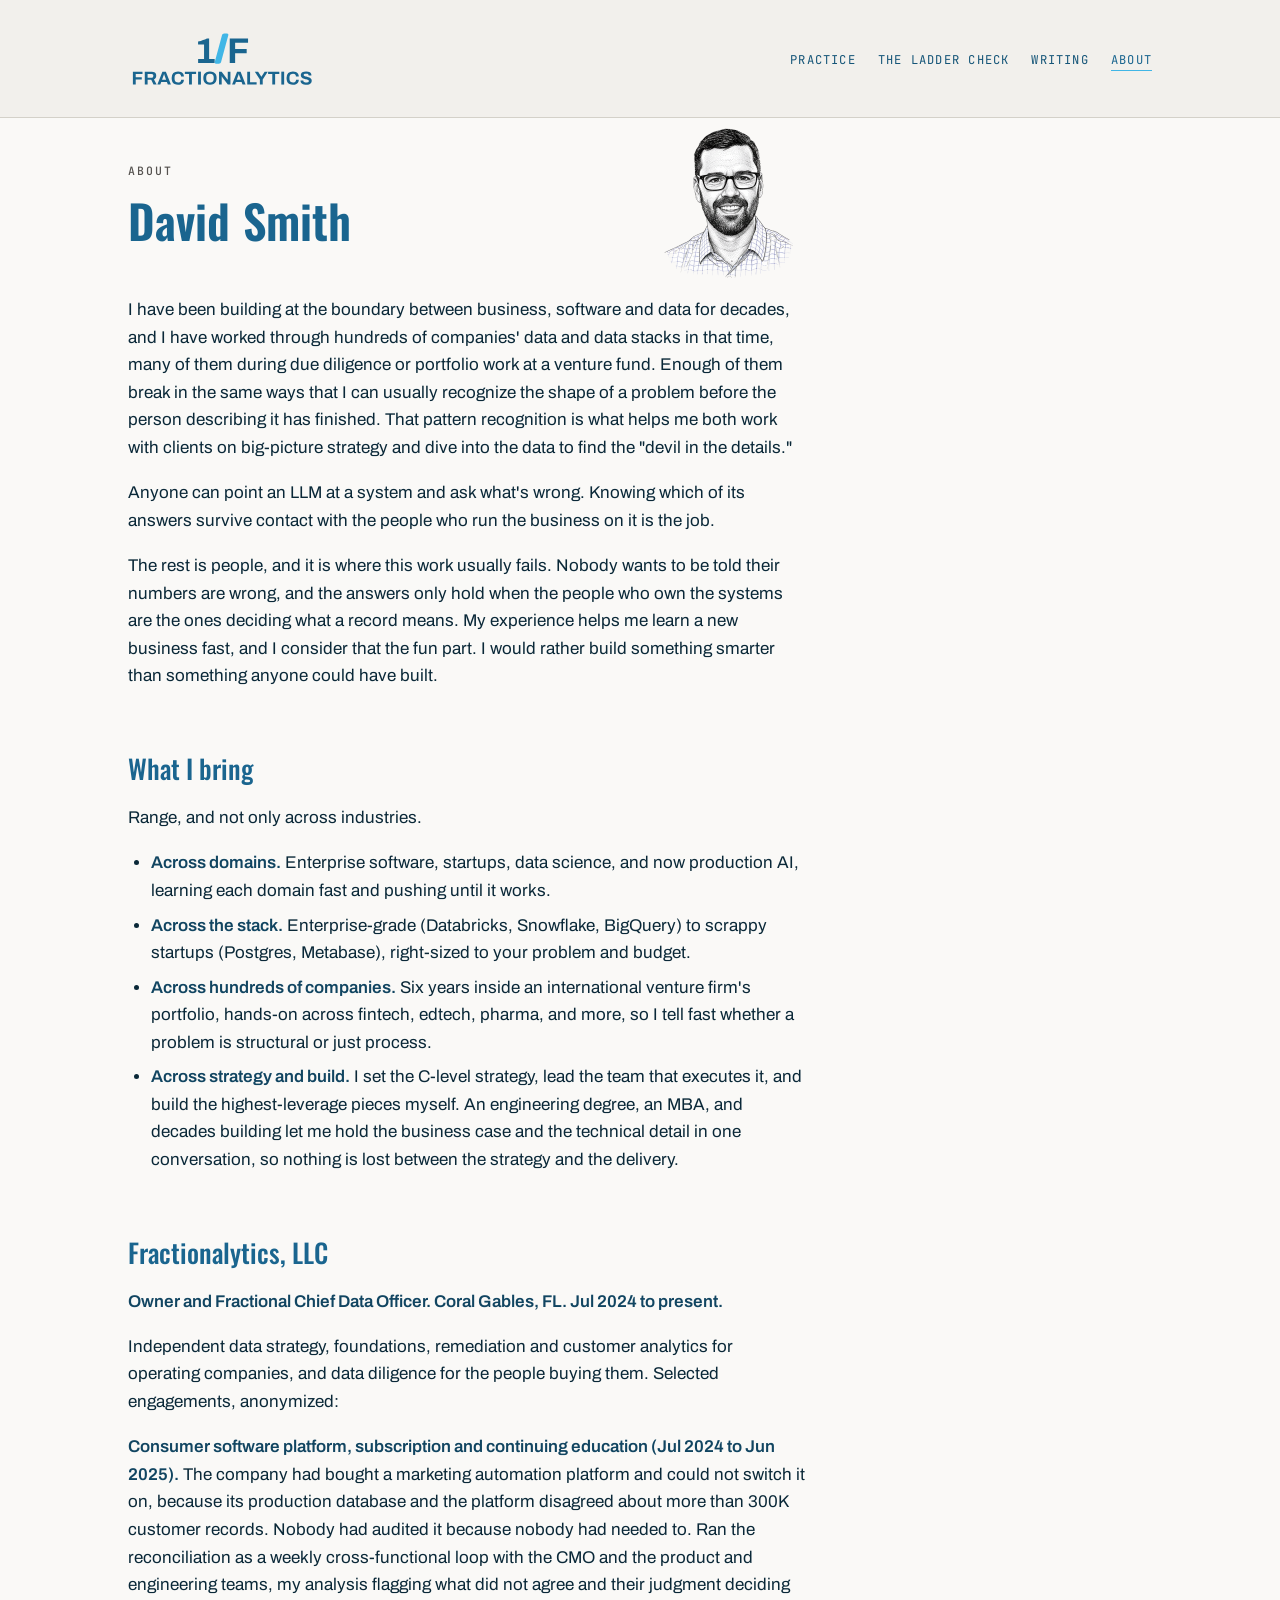
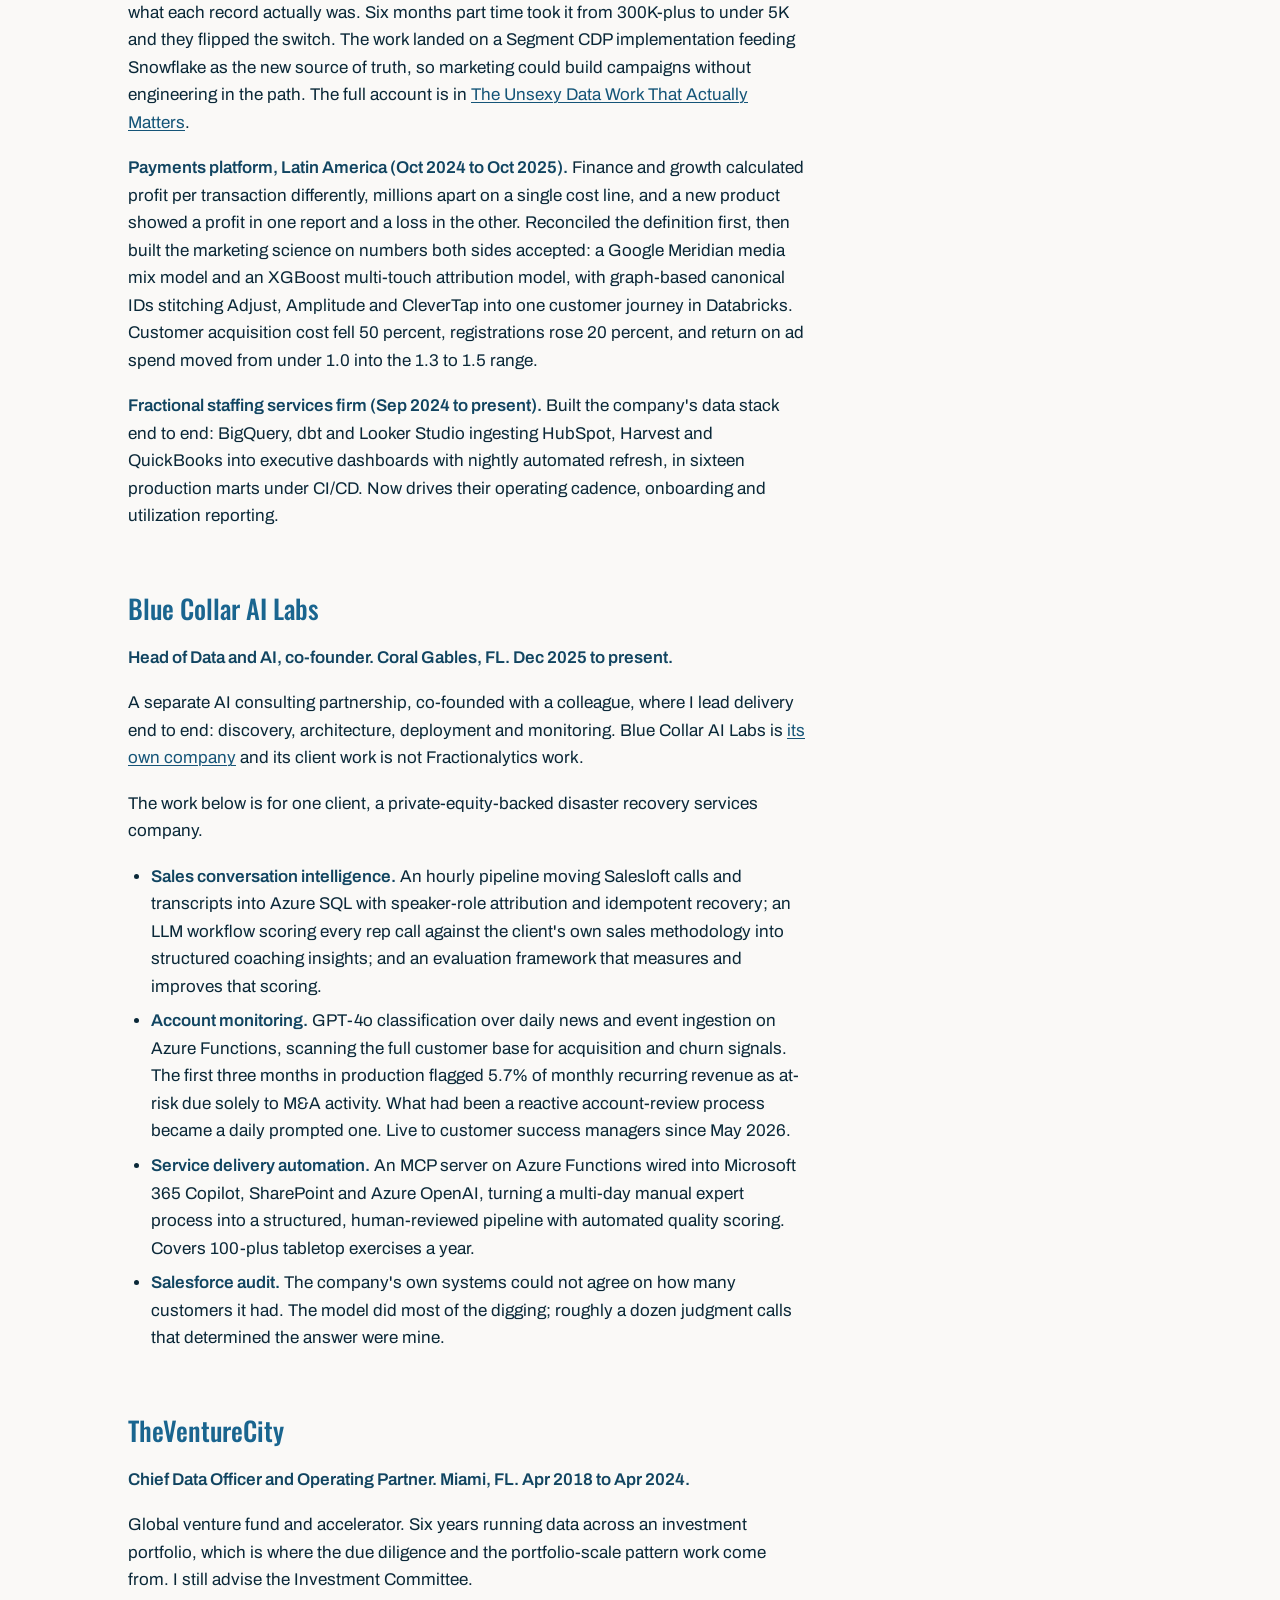
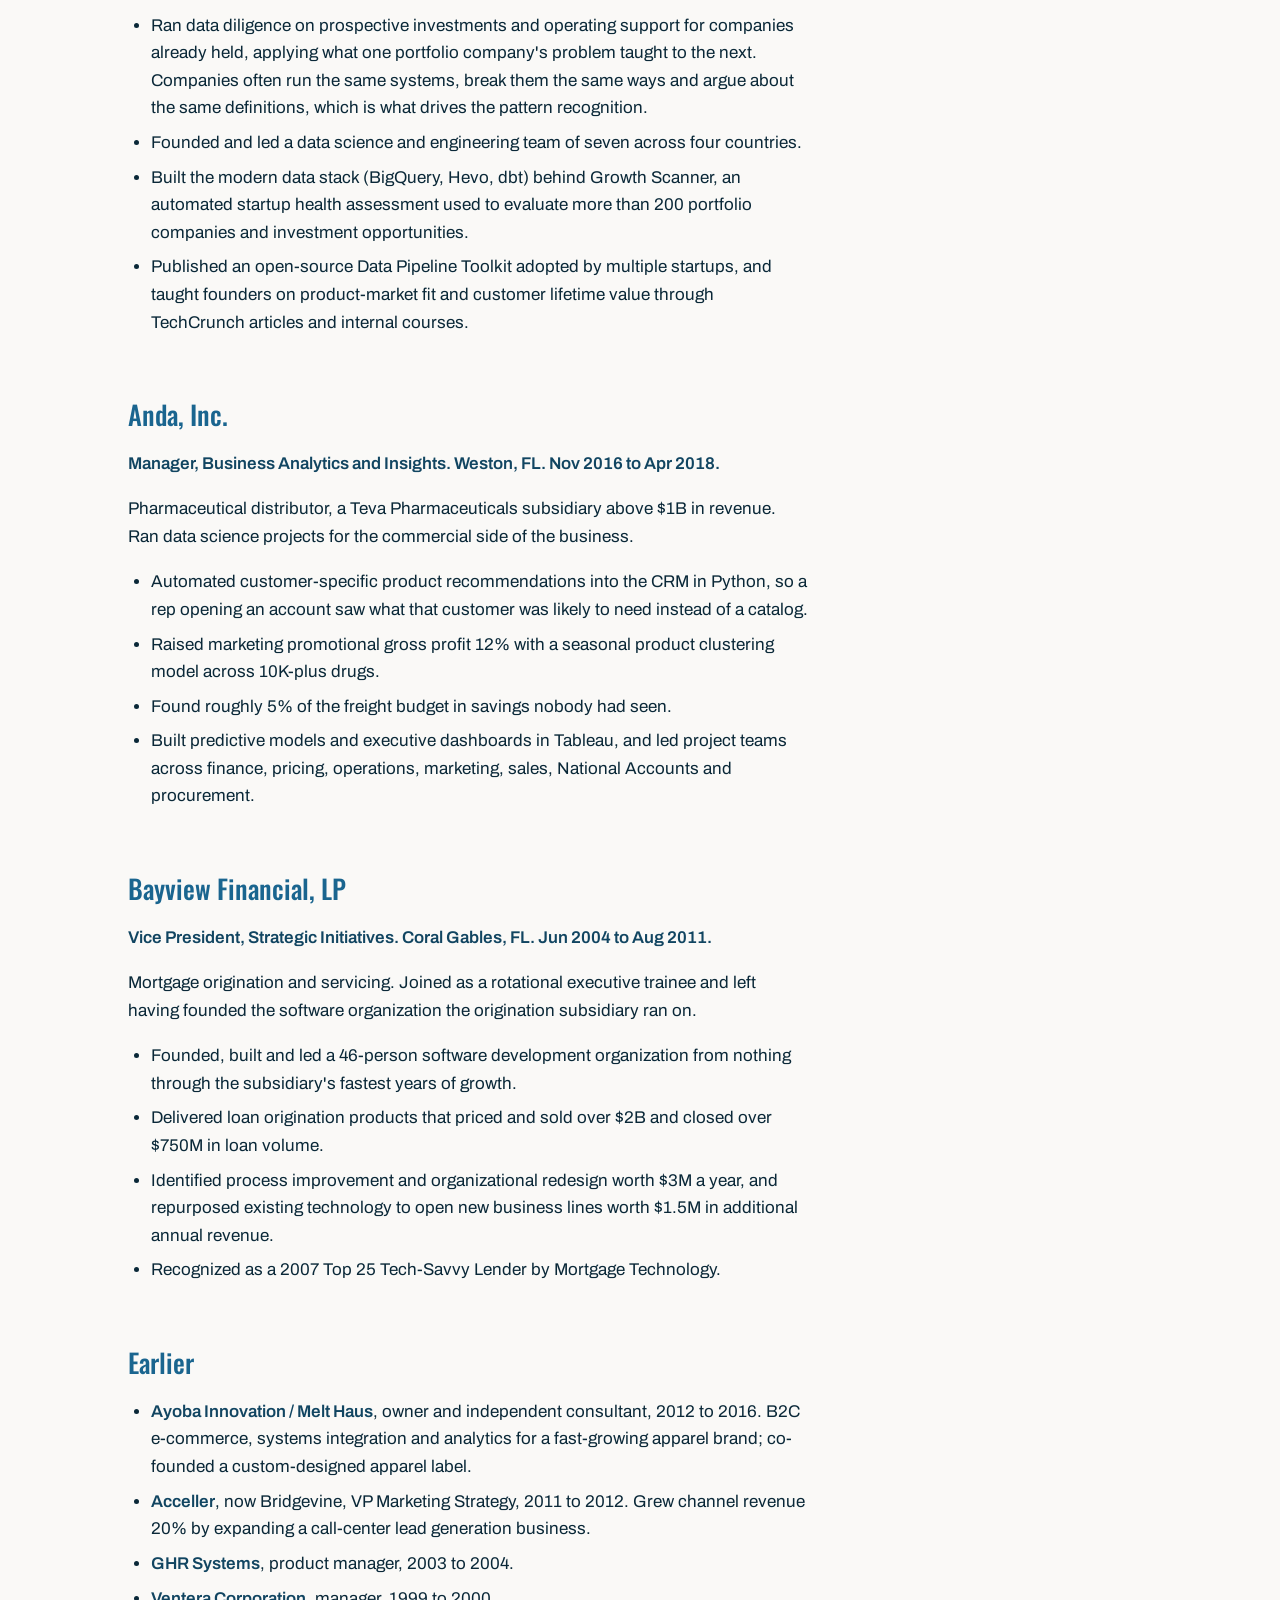
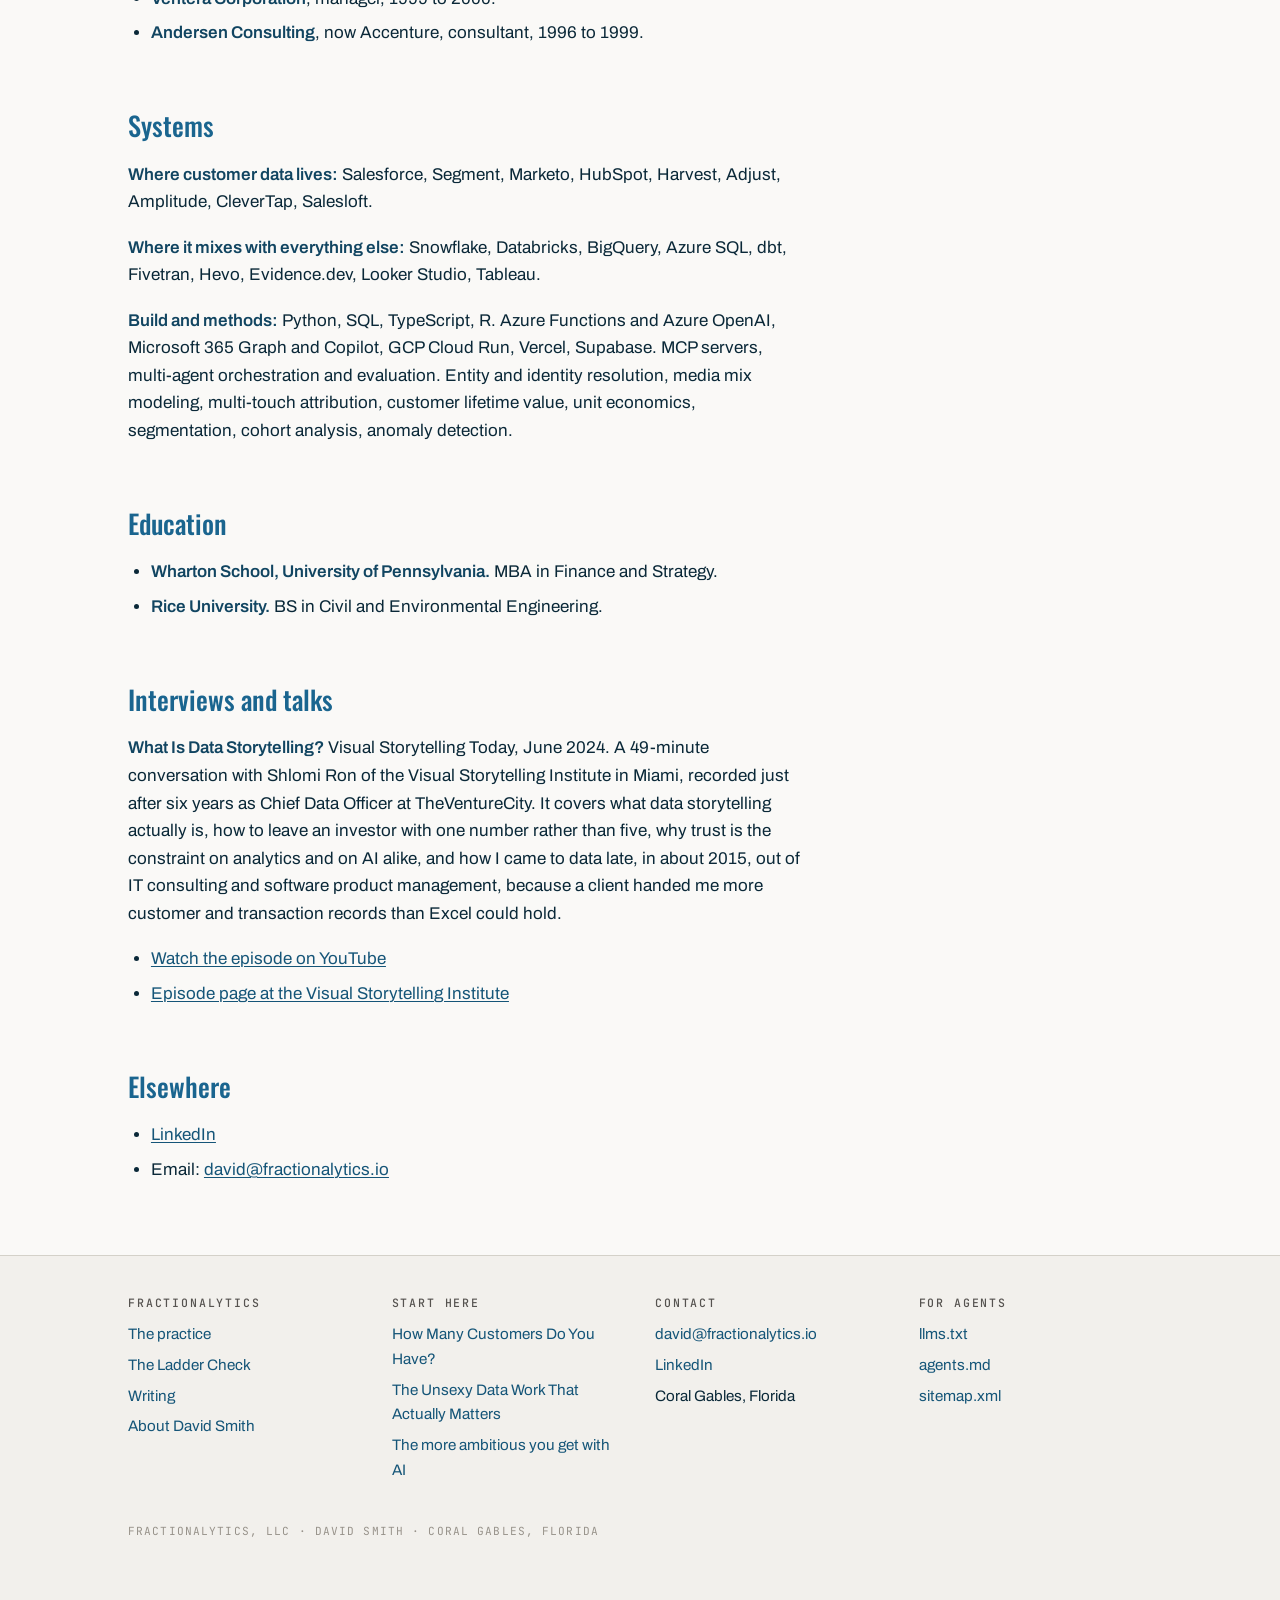
==== commit 8f4b27de: "New copy on index.html - fourth manual changes" ====
--- a/about/index.html
+++ b/about/index.html
@@ -26,7 +26,7 @@
 <link rel="preconnect" href="https://fonts.googleapis.com">
 <link rel="preconnect" href="https://fonts.gstatic.com" crossorigin>
 <link rel="stylesheet" href="https://fonts.googleapis.com/css2?family=Oswald:wght@400;500;600&family=Archivo:wght@400;500;600&family=JetBrains+Mono:wght@400;500&display=swap">
-<link rel="stylesheet" href="/styles.css">
+<link rel="stylesheet" href="/styles.css?v=44e6212e">
 <link rel="sitemap" type="application/xml" href="/sitemap.xml">
 <link rel="alternate" type="text/plain" href="/llms.txt" title="llms.txt">
 <script type="application/ld+json">{"@context":"https://schema.org","@graph":[{"@type":"WebSite","@id":"https://fractionalytics.io/#website","url":"https://fractionalytics.io/","name":"Fractionalytics","description":"AI strategy, the data beneath it, and the systems to run it.","inLanguage":"en-US","publisher":{"@id":"https://fractionalytics.io/#organization"},"copyrightHolder":{"@id":"https://fractionalytics.io/#organization"}},{"@type":"ProfessionalService","@id":"https://fractionalytics.io/#organization","name":"Fractionalytics, LLC","alternateName":"Fractionalytics","url":"https://fractionalytics.io/","logo":{"@type":"ImageObject","url":"https://fractionalytics.io/logo-stack.svg","caption":"Fractionalytics"},"image":"https://fractionalytics.io/og-card-2026-07.png","email":"david@fractionalytics.io","slogan":"AI strategy, the data beneath it, and the systems to run it","description":"Fractional Chief Data Officer practice. Data strategy, foundations, remediation and customer analytics for companies moving on AI, whose ambitions have outrun the state of their data.","founder":{"@id":"https://fractionalytics.io/#david-smith"},"employee":{"@id":"https://fractionalytics.io/#david-smith"},"address":{"@type":"PostalAddress","addressLocality":"Coral Gables","addressRegion":"FL","addressCountry":"US"},"areaServed":[{"@type":"Country","name":"United States"},{"@type":"Place","name":"Latin America"},{"@type":"Place","name":"Europe"}],"knowsAbout":["AI readiness","Data strategy","Data foundations","Data remediation","Data quality","Entity resolution","Identity resolution","Fractional Chief Data Officer","Customer analytics","Customer lifetime value","Cohort analysis","Data diligence","Customer data platforms","Modern data stack","dbt","Snowflake","Databricks","BigQuery"],"sameAs":["https://www.linkedin.com/in/dksmith01/"]},{"@type":"Person","@id":"https://fractionalytics.io/#david-smith","name":"David Smith","givenName":"David","familyName":"Smith","jobTitle":"Fractional Chief Data Officer","description":"Fractional Chief Data Officer. Sets AI strategy with leadership teams, builds the data and systems underneath it, and ships the highest-leverage pieces.","url":"https://fractionalytics.io/about/","email":"david@fractionalytics.io","worksFor":{"@id":"https://fractionalytics.io/#organization"},"homeLocation":{"@type":"Place","name":"Coral Gables, Florida"},"alumniOf":[{"@type":"CollegeOrUniversity","name":"The Wharton School, University of Pennsylvania"},{"@type":"CollegeOrUniversity","name":"Rice University"}],"knowsLanguage":["en","es"],"knowsAbout":["AI readiness","Data strategy","Data foundations","Data remediation","Data quality","Entity resolution","Identity resolution","Fractional Chief Data Officer","Customer analytics","Customer lifetime value","Cohort analysis","Data diligence","Customer data platforms","Modern data stack","dbt","Snowflake","Databricks","BigQuery"],"sameAs":["https://www.linkedin.com/in/dksmith01/","https://www.youtube.com/watch?v=DdW_h7ugRhg"]},{"@type":"ProfilePage","@id":"https://fractionalytics.io/about/#webpage","url":"https://fractionalytics.io/about/","name":"About David Smith, Fractional CDO at Fractionalytics","description":"David Smith, fractional CDO. Data strategy, foundations, remediation and customer analytics, across hundreds of companies in the US, Latin America and Europe.","isPartOf":{"@id":"https://fractionalytics.io/#website"},"mainEntity":{"@id":"https://fractionalytics.io/#david-smith"},"inLanguage":"en-US","datePublished":"2026-08-20","dateModified":"2026-08-21"},{"@type":"PodcastEpisode","@id":"https://fractionalytics.io/about/#podcast-data-storytelling","name":"What Is Data Storytelling?","datePublished":"2024-06-13","timeRequired":"PT49M28S","description":"David Smith on the Visual Storytelling Today podcast with Shlomi Ron: what data storytelling is, why trust is the constraint on analytics and AI alike, and leaving an audience with one number rather than five.","url":"https://www.youtube.com/watch?v=DdW_h7ugRhg","partOfSeries":{"@type":"PodcastSeries","name":"Visual Storytelling Today","url":"https://www.visualstorytell.com/blog/what-is-data-storytelling"},"actor":{"@id":"https://fractionalytics.io/#david-smith"},"author":{"@type":"Person","name":"Shlomi Ron"}},{"@type":"BreadcrumbList","@id":"https://fractionalytics.io/about/#breadcrumb","itemListElement":[{"@type":"ListItem","position":1,"name":"Home","item":"https://fractionalytics.io/"},{"@type":"ListItem","position":2,"name":"About","item":"https://fractionalytics.io/about/"}]}]}</script>
@@ -51,14 +51,14 @@
 
 <p>I have been building at the boundary between business, software and data for decades, and I have worked through hundreds of companies' data and data stacks in that time, many of them during due diligence or portfolio work at a venture fund. Enough of them break in the same ways that I can usually recognize the shape of a problem before the person describing it has finished. That pattern recognition is what helps me both work with clients on big-picture strategy and dive into the data to find the "devil in the details."</p>
 <p>Anyone can point an LLM at a system and ask what's wrong. Knowing which of its answers survive contact with the people who run the business on it is the job.</p>
-<p>The rest is people, and it is where this work usually fails. Nobody wants to be told their numbers are wrong, and the answers only hold when the people who own the systems are the ones deciding what a record means. I learn a new business fast because that part is the fun of it, and I would rather build something smarter than something anyone could have built.</p>
+<p>The rest is people, and it is where this work usually fails. Nobody wants to be told their numbers are wrong, and the answers only hold when the people who own the systems are the ones deciding what a record means. My experience helps me learn a new business fast, and I consider that the fun part. I would rather build something smarter than something anyone could have built.</p>
 <h2 id="what-i-bring">What I bring</h2>
 <p>Range, and not only across industries.</p>
 <ul>
 <li><strong>Across domains.</strong> Enterprise software, startups, data science, and now production AI, learning each domain fast and pushing until it works.</li>
 <li><strong>Across the stack.</strong> Enterprise-grade (Databricks, Snowflake, BigQuery) to scrappy startups (Postgres, Metabase), right-sized to your problem and budget.</li>
 <li><strong>Across hundreds of companies.</strong> Six years inside an international venture firm's portfolio, hands-on across fintech, edtech, pharma, and more, so I tell fast whether a problem is structural or just process.</li>
-<li><strong>Across strategy and build.</strong> I am the rare person who sets the C-level strategy, leads the team that executes it, and builds the highest-leverage pieces myself. An engineering degree, an MBA, and decades building let me hold the business case and the technical detail in one conversation, so nothing is lost between the strategy and the delivery.</li>
+<li><strong>Across strategy and build.</strong> I set the C-level strategy, lead the team that executes it, and build the highest-leverage pieces myself. An engineering degree, an MBA, and decades building let me hold the business case and the technical detail in one conversation, so nothing is lost between the strategy and the delivery.</li>
 </ul>
 <h2 id="fractionalytics-llc">Fractionalytics, LLC</h2>
 <p><strong>Owner and Fractional Chief Data Officer. Coral Gables, FL. Jul 2024 to present.</strong></p>
--- a/styles.css
+++ b/styles.css
@@ -153,17 +153,20 @@
   max-width: 56ch;
 }
 
-/* The identity line: what this company is, stated plainly under the H1. Home page
-   only. Set above the lede so the first thing after the headline is an answer to
-   "what is this?" rather than the start of an argument. */
+/* The identity line: what this company is, stated plainly. Home page only.
+   MOVED BELOW THE THREE OFFERINGS 2026-09-14 (David). It used to sit above the lede, and
+   the reason recorded here was that the first thing after the headline should answer "what
+   is this?" rather than start an argument. The three cards now answer that question far
+   more concretely than this sentence does, so the sentence lost its seat to them and the
+   wall argument takes the fold. It opens the body column instead. */
 .identity {
   font-size: 1.28rem;
   line-height: 1.45;
   font-weight: 500;
   color: var(--ink, var(--blue-700));
-  margin-top: 20px;
   max-width: 54ch;
 }
+.homebody > .identity { margin-bottom: 4px; }
 
 /* ---------- page head with a portrait ---------- */
 
@@ -328,6 +331,50 @@
 .cards h3 { margin-top: 0; }
 .cards p { font-size: 0.97rem; }
 
+/* ---------- the three offerings, directly under the hero ----------
+   Reuses .cards geometry so the fold and the body share one grid. The cyan top rule is
+   the same accent .callout already uses; the palette is unchanged. Two outside readers
+   disagreed about the colour scheme on 2026-09-14 and the one who called it boring
+   conditioned it on the wall of text ("with that many words, it is pretty boring"), so
+   the fix here is the fold, not the palette. */
+.cards.offerings { margin: 0; gap: 1px; background: var(--border); border-bottom: 1px solid var(--border); }
+.cards.offerings > li {
+  border: 0;
+  border-radius: 0;
+  border-top: 3px solid var(--brand-cyan);
+  background: var(--paper-0);
+  padding: 26px 26px 30px;
+  display: flex;
+  flex-direction: column;
+  gap: 12px;
+}
+.cards.offerings h2 {
+  margin: 0;
+  max-width: none;
+  font-size: 1.12rem;
+  letter-spacing: 0.04em;
+  text-transform: uppercase;
+  color: var(--paper-600);
+}
+.cards.offerings h2 a { color: inherit; text-decoration: none; background: none; }
+.cards.offerings h2 a:hover { color: var(--brand-blue); }
+.cards.offerings .offering-hook {
+  font-size: 1.16rem;
+  line-height: 1.38;
+  color: var(--blue-900);
+  font-weight: 500;
+}
+.cards.offerings .offering-shape {
+  font-size: 0.94rem;
+  line-height: 1.5;
+  color: var(--paper-600);
+  margin-top: auto;
+}
+/* The whole card is the target, so the heading link does not become a small tap area on a
+   phone. Needs the li to establish a containing block for the stretched pseudo-element. */
+.cards.offerings > li { position: relative; }
+.cards.offerings h2 a::after { content: ""; position: absolute; inset: 0; }
+
 .callout {
   border-left: 3px solid var(--brand-cyan);
   background: var(--paper-50);
@@ -442,25 +489,72 @@
   background: var(--paper-100);
   border-bottom: 1px solid var(--paper-400);
 }
+/* Tightened 2026-09-14. At 92/76 the hero filled a laptop screen on its own and the three
+   offerings below it never appeared without a scroll, which is the exact complaint Darin
+   Phillips made ("I really struggled to understand what your real business proposition was
+   by looking at what is on your front page"). The prose is untouched; only the air around
+   it moved. */
 .hero-inner {
-  padding-top: 92px;
-  padding-bottom: 76px;
-}
-.hero h1 {
-  max-width: 18ch;
-  font-size: clamp(2.1rem, 5.4vw, 3.6rem);
-}
+  padding-top: 58px;
+  padding-bottom: 46px;
+}
+/* The stacked headline breaks where David chose rather than where the measure happens to
+   fall, so the 18ch cap that used to force the wrap is gone: the lines set their own width
+   now and capping it would only re-wrap them. */
+.hero h1.stacked {
+  max-width: none;
+  font-size: clamp(1.95rem, 5.4vw, 3.6rem);
+  line-height: 1.04;
+}
+.hero h1.stacked .tline { display: block; }
+
+/* The LinkedIn banner sets this same sentence as three lines and picks the MIDDLE one out
+   in a different colour, which is the effect David wanted here. On the banner that accent
+   is --brand-cyan and it works because the ground there is near-black.
+
+   It does not survive the move to the paper band: --brand-cyan on --paper-100 measures
+   1.79:1, under the 3:1 floor that large display type still has to clear, and rendered
+   side by side it reads milky rather than bright. --brand-blue keeps the banner's
+   structure (base, accent, base) at 4.91:1. The outer two lines take --blue-900, so the
+   accent is the lighter line exactly as it is on the banner. */
+.hero h1.stacked .tline-1,
+.hero h1.stacked .tline-3 { color: var(--blue-900); }
+.hero h1.stacked .tline-2 { color: var(--brand-blue); }
 .hero .identity {
-  margin-top: 26px;
+  margin-top: 20px;
   max-width: 50ch;
 }
+/* The lede carries the fold with the headline (David, 2026-09-14), and the identity line
+   it used to follow now sits below the cards. Two readers on the same day both stalled on
+   the front page; the wall sentence is the most provocative thing on it, so it goes where
+   a reader who is not going to scroll will still meet it. */
+/* The SLOT keeps its treatment and the content in it changed, which is what swapping the
+   two paragraphs actually means. The second thing under the H1 has always been set at
+   1.28rem in blue-700; that is now the wall argument rather than the identity line, and
+   the identity line takes the muted body treatment the lede used to have. */
 .hero .lede {
-  margin-top: 22px;
-  color: var(--paper-600);
-  max-width: 58ch;
+  margin-top: 20px;
+  font-size: 1.28rem;
+  line-height: 1.45;
+  font-weight: 500;
+  color: var(--ink, var(--blue-700));
+  max-width: 54ch;
 }
 
 .homebody { padding-top: 56px; }
+
+/* On a phone the display size costs more than it buys: at 1.28rem the wall paragraph runs
+   seven lines and pushes the first offering's hook 45px under the fold, which is the one
+   thing this layout exists to prevent. Back to body size, where it wraps shorter and the
+   first card is reachable without a scroll. The masthead's wrapped nav already spends
+   247px of an 812px screen, so there is no slack to give away here.
+
+   THIS BLOCK MUST STAY BELOW `.hero .lede`. It was first written into the 620px media
+   query further up the file, which has the same specificity and loses on source order, so
+   it silently did nothing and the measured card position did not move at all. */
+@media (max-width: 620px) {
+  .hero .lede { font-size: 1.0625rem; font-weight: 400; line-height: 1.55; }
+}
 
 /* Section rules give the front page a structure a single prose column does not.
    Suppressed on the first heading so it does not double the hero's border. */
@@ -480,3 +574,75 @@
   .homebody { padding-top: 38px; }
   .homebody .prose > h2 { margin-top: 42px; }
 }
+
+/* ---------- recovered article figures ---------- */
+/* The images from the LinkedIn originals, restored 2026-08-21 from David's own PDF exports.
+   Full content width rather than the prose measure, because the Venns carry small labels. */
+.figure-img {
+  margin: 32px 0;
+  max-width: 100%;
+}
+.figure-img img {
+  display: block;
+  width: 100%;
+  height: auto;
+  border: 1px solid var(--border);
+  border-radius: 2px;
+  background: #fff;
+}
+.figure-img figcaption {
+  font-size: 0.9rem;
+  line-height: 1.45;
+  color: var(--paper-600);
+  margin-top: 10px;
+  max-width: 62ch;
+}
+
+/* ---------- article cover ---------- */
+/* Every piece was published on LinkedIn with a cover image and the site showed none of them
+   until 2026-08-21. Full content width, above the table of contents, below the title block. */
+.cover {
+  margin: 0 0 30px;   /* sits ABOVE the title block now, below the breadcrumbs */
+}
+.cover img {
+  display: block;
+  width: 100%;
+  height: auto;
+  border: 1px solid var(--border);
+  border-radius: 2px;
+  background: var(--paper-50);
+}
+
+/* ---------- writing list, with thumbnails ---------- */
+/* The list was seven blocks of grey text. Thumbnails give it a shape you can scan.
+   The image is aria-hidden with an empty alt and tabindex -1 on purpose: it is decorative
+   and duplicates the title link right beside it, so a screen reader would otherwise hear
+   every entry twice and a keyboard user would tab through fourteen links to reach seven. */
+/* max-width: none was WRONG and David caught it: the row then filled the 1080px wrap while
+   every other block on the page stops at --measure, so the right edge of /writing sat further
+   right than the rest of the site. The row is capped at --measure like its neighbours, and the
+   thumbnail column comes OUT of that width rather than being added to it. */
+.post-list > li.has-thumb {
+  display: grid;
+  grid-template-columns: 190px 1fr;
+  gap: 22px;
+  align-items: start;
+  max-width: var(--measure);
+}
+.post-list .thumb { display: block; }
+.post-list .thumb img {
+  display: block;
+  width: 100%;
+  height: auto;
+  aspect-ratio: 3 / 2;
+  object-fit: cover;
+  border: 1px solid var(--border);
+  border-radius: 3px;
+  background: var(--paper-50);
+}
+.post-list .post-item-text { min-width: 0; }  /* the row is already capped; a second cap here does nothing but confuse */
+
+@media (max-width: 640px) {
+  .post-list > li.has-thumb { grid-template-columns: 1fr; gap: 14px; }
+  .post-list .thumb img { max-height: 190px; }
+}
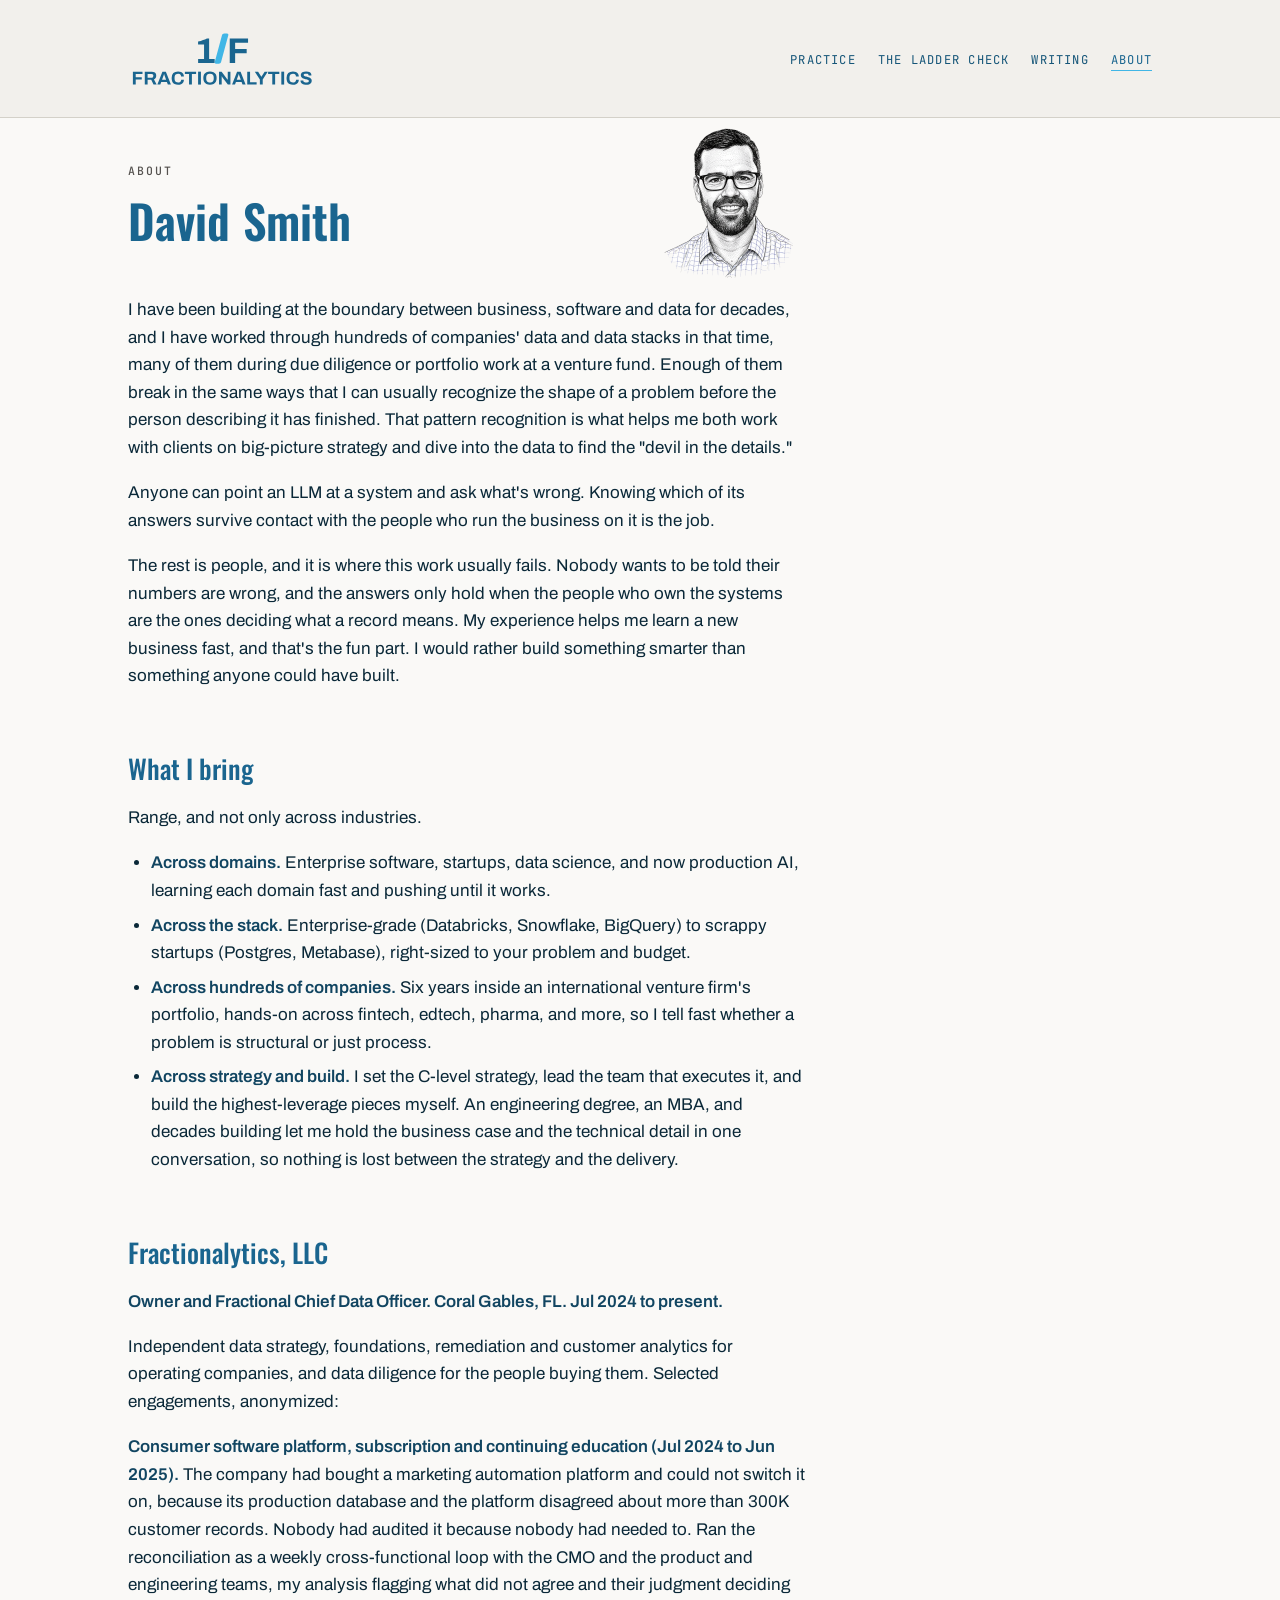
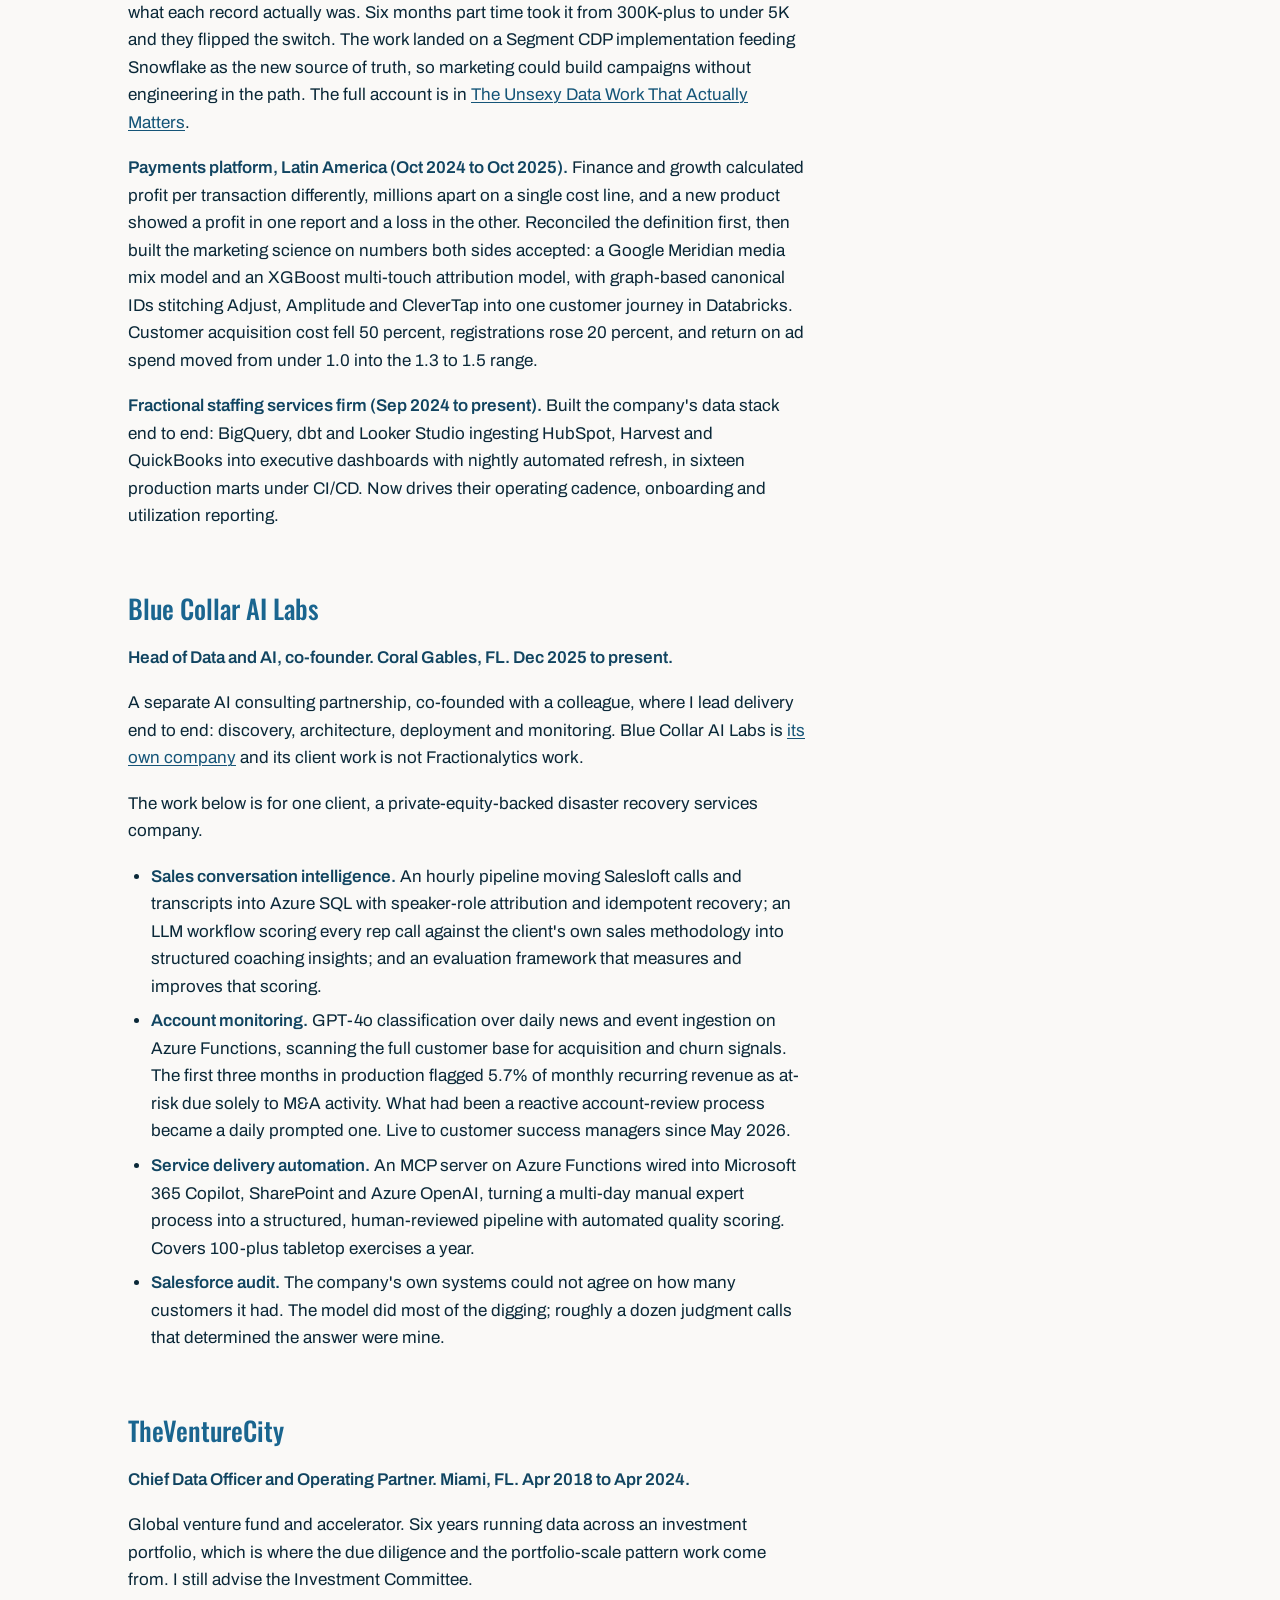
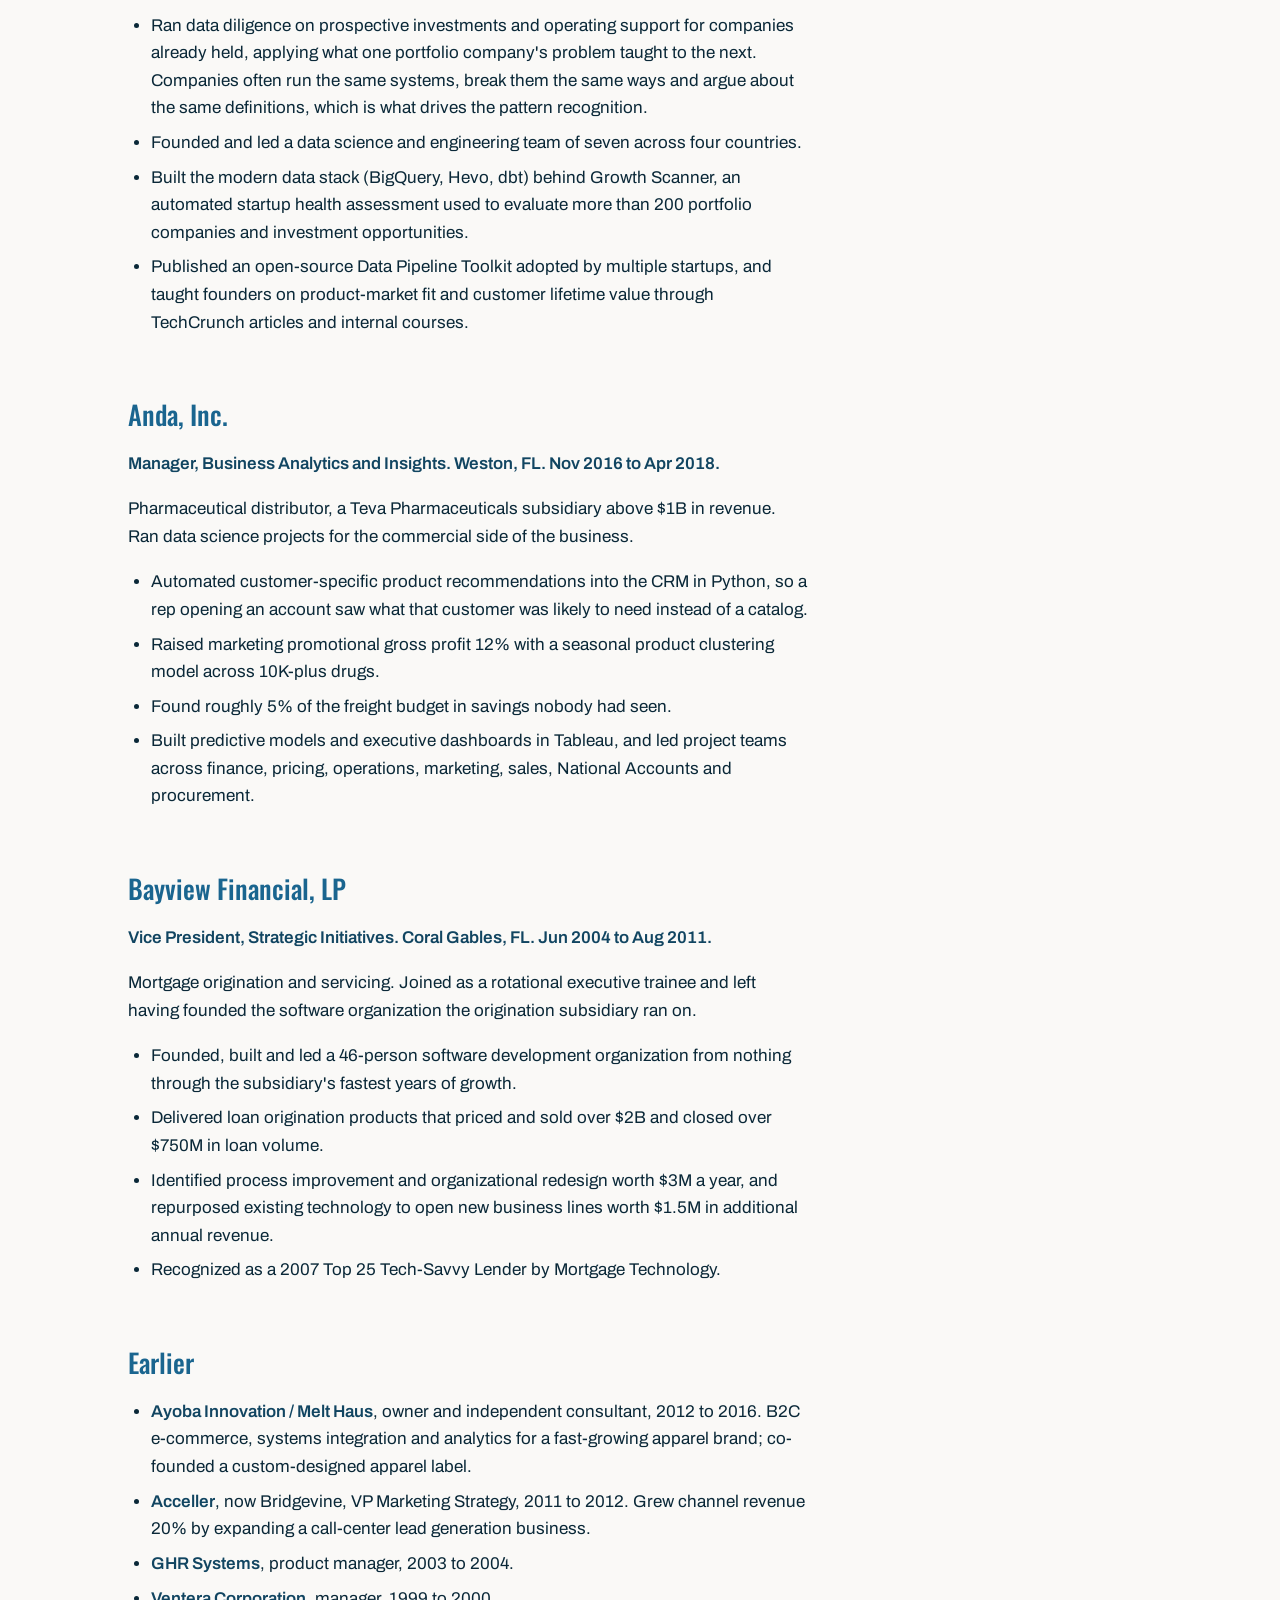
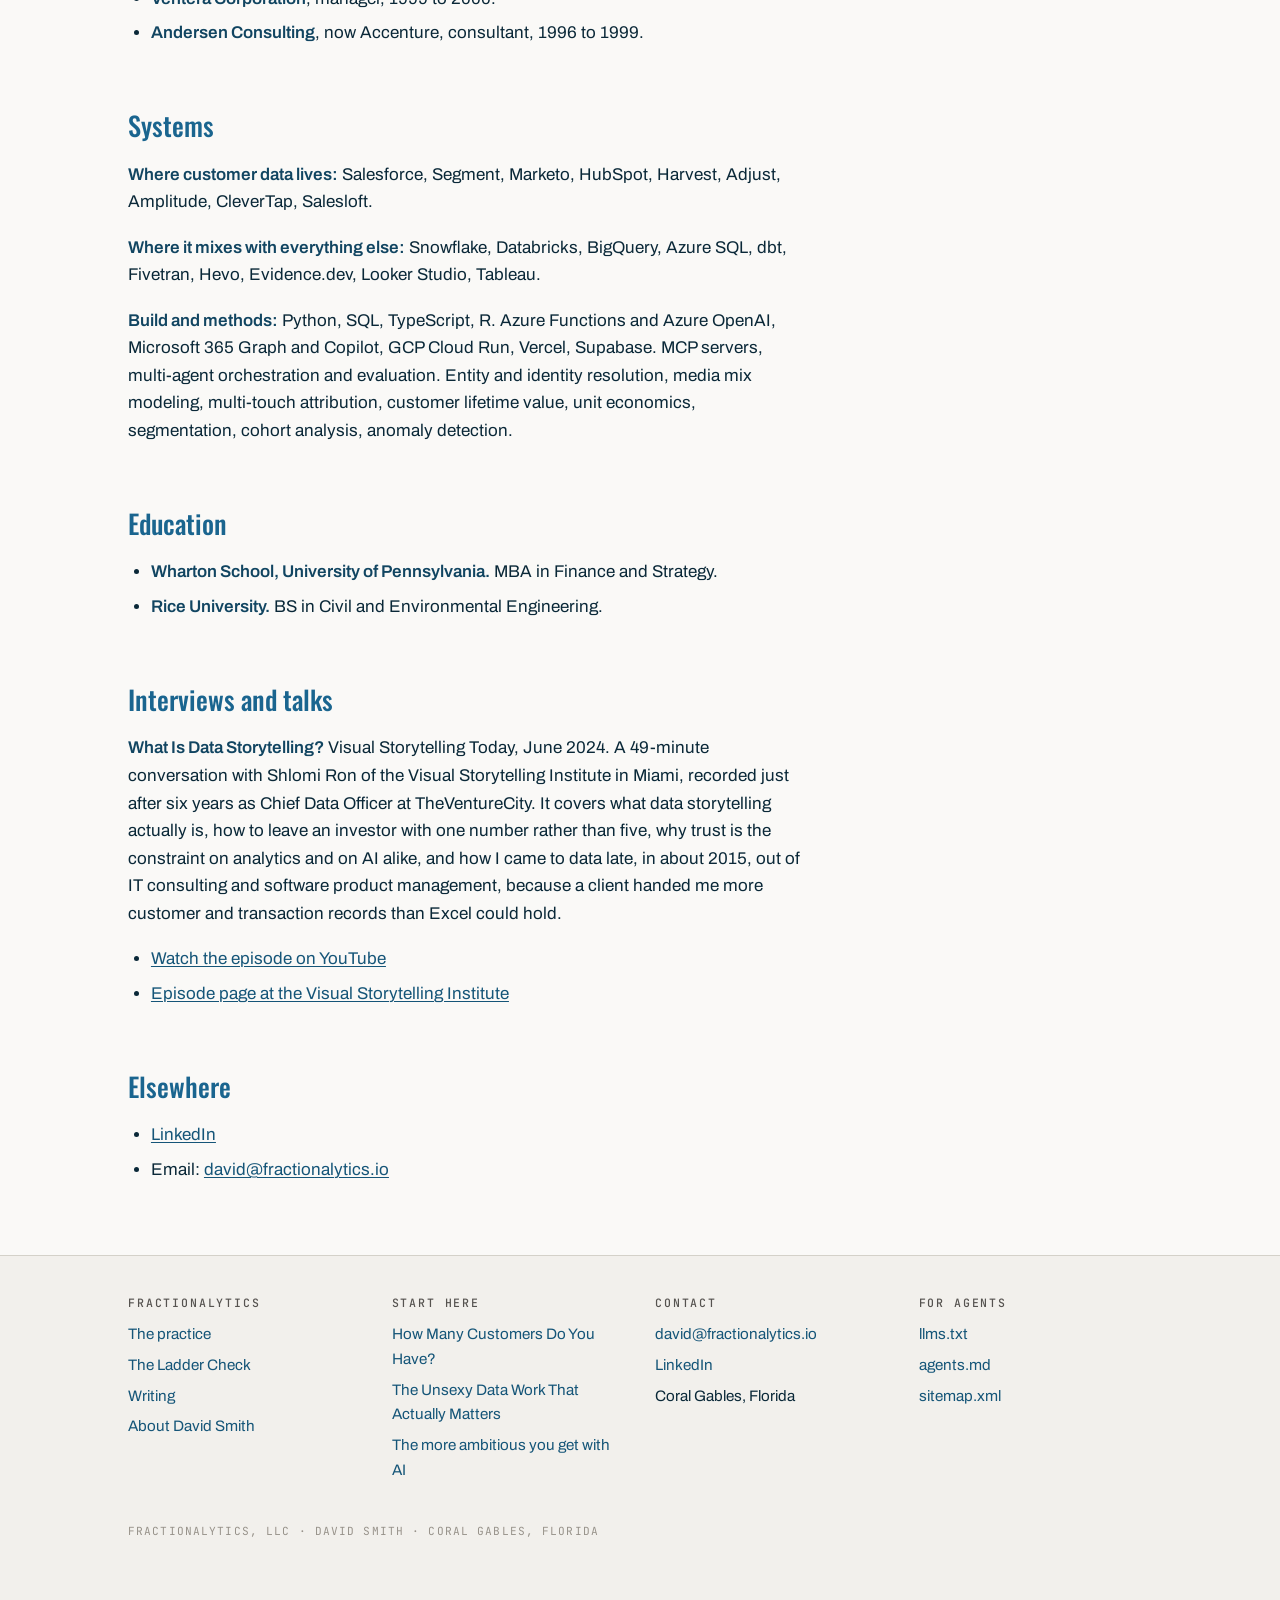
==== commit 324349dc: "Sync David's hand-edited copy back into src and apply five grammar fixes src/pages/home.md and about" ====
--- a/about/index.html
+++ b/about/index.html
@@ -26,7 +26,7 @@
 <link rel="preconnect" href="https://fonts.googleapis.com">
 <link rel="preconnect" href="https://fonts.gstatic.com" crossorigin>
 <link rel="stylesheet" href="https://fonts.googleapis.com/css2?family=Oswald:wght@400;500;600&family=Archivo:wght@400;500;600&family=JetBrains+Mono:wght@400;500&display=swap">
-<link rel="stylesheet" href="/styles.css?v=44e6212e">
+<link rel="stylesheet" href="/styles.css?v=1cb3b368">
 <link rel="sitemap" type="application/xml" href="/sitemap.xml">
 <link rel="alternate" type="text/plain" href="/llms.txt" title="llms.txt">
 <script type="application/ld+json">{"@context":"https://schema.org","@graph":[{"@type":"WebSite","@id":"https://fractionalytics.io/#website","url":"https://fractionalytics.io/","name":"Fractionalytics","description":"AI strategy, the data beneath it, and the systems to run it.","inLanguage":"en-US","publisher":{"@id":"https://fractionalytics.io/#organization"},"copyrightHolder":{"@id":"https://fractionalytics.io/#organization"}},{"@type":"ProfessionalService","@id":"https://fractionalytics.io/#organization","name":"Fractionalytics, LLC","alternateName":"Fractionalytics","url":"https://fractionalytics.io/","logo":{"@type":"ImageObject","url":"https://fractionalytics.io/logo-stack.svg","caption":"Fractionalytics"},"image":"https://fractionalytics.io/og-card-2026-07.png","email":"david@fractionalytics.io","slogan":"AI strategy, the data beneath it, and the systems to run it","description":"Fractional Chief Data Officer practice. Data strategy, foundations, remediation and customer analytics for companies moving on AI, whose ambitions have outrun the state of their data.","founder":{"@id":"https://fractionalytics.io/#david-smith"},"employee":{"@id":"https://fractionalytics.io/#david-smith"},"address":{"@type":"PostalAddress","addressLocality":"Coral Gables","addressRegion":"FL","addressCountry":"US"},"areaServed":[{"@type":"Country","name":"United States"},{"@type":"Place","name":"Latin America"},{"@type":"Place","name":"Europe"}],"knowsAbout":["AI readiness","Data strategy","Data foundations","Data remediation","Data quality","Entity resolution","Identity resolution","Fractional Chief Data Officer","Customer analytics","Customer lifetime value","Cohort analysis","Data diligence","Customer data platforms","Modern data stack","dbt","Snowflake","Databricks","BigQuery"],"sameAs":["https://www.linkedin.com/in/dksmith01/"]},{"@type":"Person","@id":"https://fractionalytics.io/#david-smith","name":"David Smith","givenName":"David","familyName":"Smith","jobTitle":"Fractional Chief Data Officer","description":"Fractional Chief Data Officer. Sets AI strategy with leadership teams, builds the data and systems underneath it, and ships the highest-leverage pieces.","url":"https://fractionalytics.io/about/","email":"david@fractionalytics.io","worksFor":{"@id":"https://fractionalytics.io/#organization"},"homeLocation":{"@type":"Place","name":"Coral Gables, Florida"},"alumniOf":[{"@type":"CollegeOrUniversity","name":"The Wharton School, University of Pennsylvania"},{"@type":"CollegeOrUniversity","name":"Rice University"}],"knowsLanguage":["en","es"],"knowsAbout":["AI readiness","Data strategy","Data foundations","Data remediation","Data quality","Entity resolution","Identity resolution","Fractional Chief Data Officer","Customer analytics","Customer lifetime value","Cohort analysis","Data diligence","Customer data platforms","Modern data stack","dbt","Snowflake","Databricks","BigQuery"],"sameAs":["https://www.linkedin.com/in/dksmith01/","https://www.youtube.com/watch?v=DdW_h7ugRhg"]},{"@type":"ProfilePage","@id":"https://fractionalytics.io/about/#webpage","url":"https://fractionalytics.io/about/","name":"About David Smith, Fractional CDO at Fractionalytics","description":"David Smith, fractional CDO. Data strategy, foundations, remediation and customer analytics, across hundreds of companies in the US, Latin America and Europe.","isPartOf":{"@id":"https://fractionalytics.io/#website"},"mainEntity":{"@id":"https://fractionalytics.io/#david-smith"},"inLanguage":"en-US","datePublished":"2026-08-20","dateModified":"2026-08-21"},{"@type":"PodcastEpisode","@id":"https://fractionalytics.io/about/#podcast-data-storytelling","name":"What Is Data Storytelling?","datePublished":"2024-06-13","timeRequired":"PT49M28S","description":"David Smith on the Visual Storytelling Today podcast with Shlomi Ron: what data storytelling is, why trust is the constraint on analytics and AI alike, and leaving an audience with one number rather than five.","url":"https://www.youtube.com/watch?v=DdW_h7ugRhg","partOfSeries":{"@type":"PodcastSeries","name":"Visual Storytelling Today","url":"https://www.visualstorytell.com/blog/what-is-data-storytelling"},"actor":{"@id":"https://fractionalytics.io/#david-smith"},"author":{"@type":"Person","name":"Shlomi Ron"}},{"@type":"BreadcrumbList","@id":"https://fractionalytics.io/about/#breadcrumb","itemListElement":[{"@type":"ListItem","position":1,"name":"Home","item":"https://fractionalytics.io/"},{"@type":"ListItem","position":2,"name":"About","item":"https://fractionalytics.io/about/"}]}]}</script>
@@ -51,7 +51,7 @@
 
 <p>I have been building at the boundary between business, software and data for decades, and I have worked through hundreds of companies' data and data stacks in that time, many of them during due diligence or portfolio work at a venture fund. Enough of them break in the same ways that I can usually recognize the shape of a problem before the person describing it has finished. That pattern recognition is what helps me both work with clients on big-picture strategy and dive into the data to find the "devil in the details."</p>
 <p>Anyone can point an LLM at a system and ask what's wrong. Knowing which of its answers survive contact with the people who run the business on it is the job.</p>
-<p>The rest is people, and it is where this work usually fails. Nobody wants to be told their numbers are wrong, and the answers only hold when the people who own the systems are the ones deciding what a record means. My experience helps me learn a new business fast, and I consider that the fun part. I would rather build something smarter than something anyone could have built.</p>
+<p>The rest is people, and it is where this work usually fails. Nobody wants to be told their numbers are wrong, and the answers only hold when the people who own the systems are the ones deciding what a record means. My experience helps me learn a new business fast, and that's the fun part. I would rather build something smarter than something anyone could have built.</p>
 <h2 id="what-i-bring">What I bring</h2>
 <p>Range, and not only across industries.</p>
 <ul>
--- a/styles.css
+++ b/styles.css
@@ -159,14 +159,21 @@
    is this?" rather than start an argument. The three cards now answer that question far
    more concretely than this sentence does, so the sentence lost its seat to them and the
    wall argument takes the fold. It opens the body column instead. */
+/* RESTYLED 2026-09-22 (David): larger, in the brand blue, with a rule underneath, so it reads
+   as the statement of what the company is rather than as the first paragraph of the prose.
+   Its right edge matches the prose column below. `ch` is relative to the element's OWN font
+   size, so 68ch at this size would run wider than 68ch of body text; the calc converts the
+   body measure (68ch at 1.0625rem) into this font size. Change one number, change both. */
 .identity {
-  font-size: 1.28rem;
-  line-height: 1.45;
+  font-size: 1.5rem;
+  line-height: 1.4;
   font-weight: 500;
-  color: var(--ink, var(--blue-700));
-  max-width: 54ch;
-}
-.homebody > .identity { margin-bottom: 4px; }
+  color: var(--brand-blue);
+  max-width: calc(var(--measure) * 1.0625 / 1.5);
+  padding-bottom: 22px;
+  border-bottom: 1px solid var(--border);
+}
+.homebody > .identity { margin: 0 0 30px; }
 
 /* ---------- page head with a portrait ---------- */
 
@@ -532,13 +539,15 @@
    two paragraphs actually means. The second thing under the H1 has always been set at
    1.28rem in blue-700; that is now the wall argument rather than the identity line, and
    the identity line takes the muted body treatment the lede used to have. */
+/* Width matched to the prose column 2026-09-22: see the note on .identity for why the
+   measure has to be converted rather than reused. */
 .hero .lede {
   margin-top: 20px;
   font-size: 1.28rem;
   line-height: 1.45;
   font-weight: 500;
   color: var(--ink, var(--blue-700));
-  max-width: 54ch;
+  max-width: calc(var(--measure) * 1.0625 / 1.28);
 }
 
 .homebody { padding-top: 56px; }
